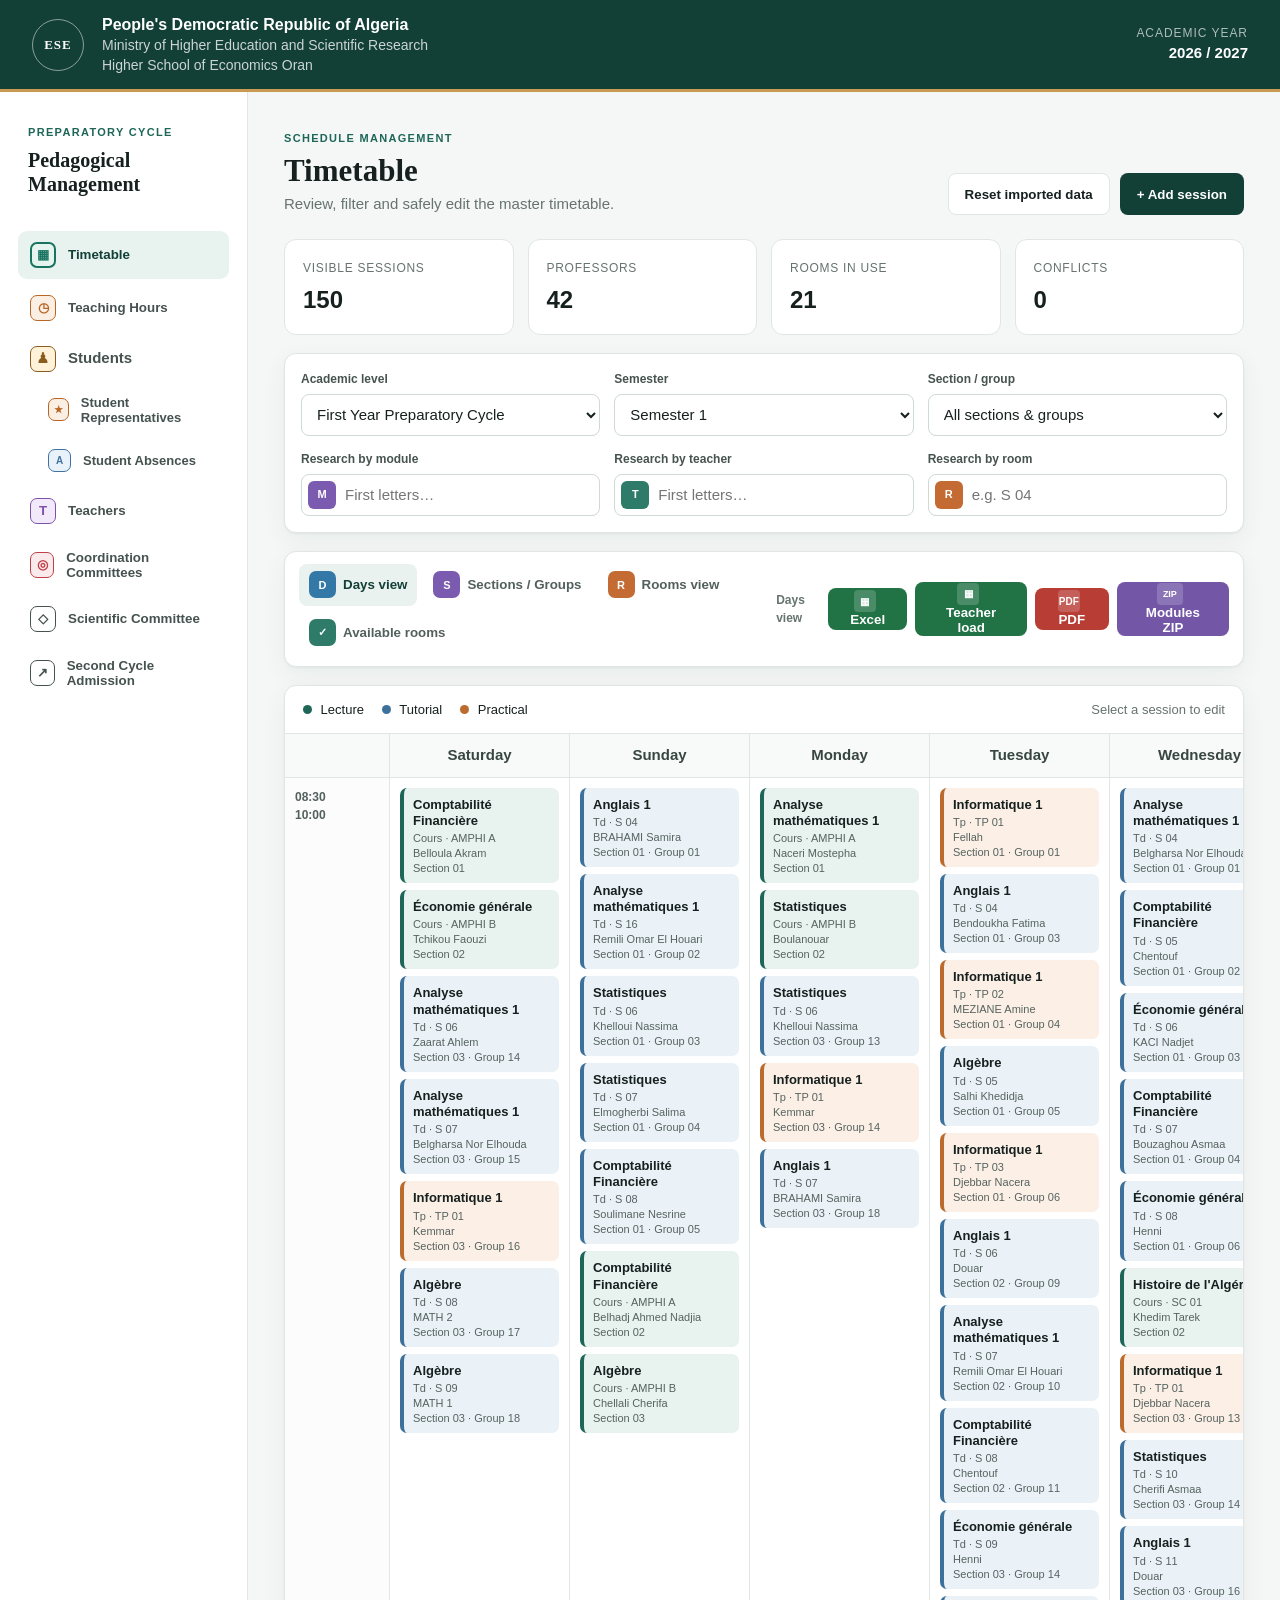
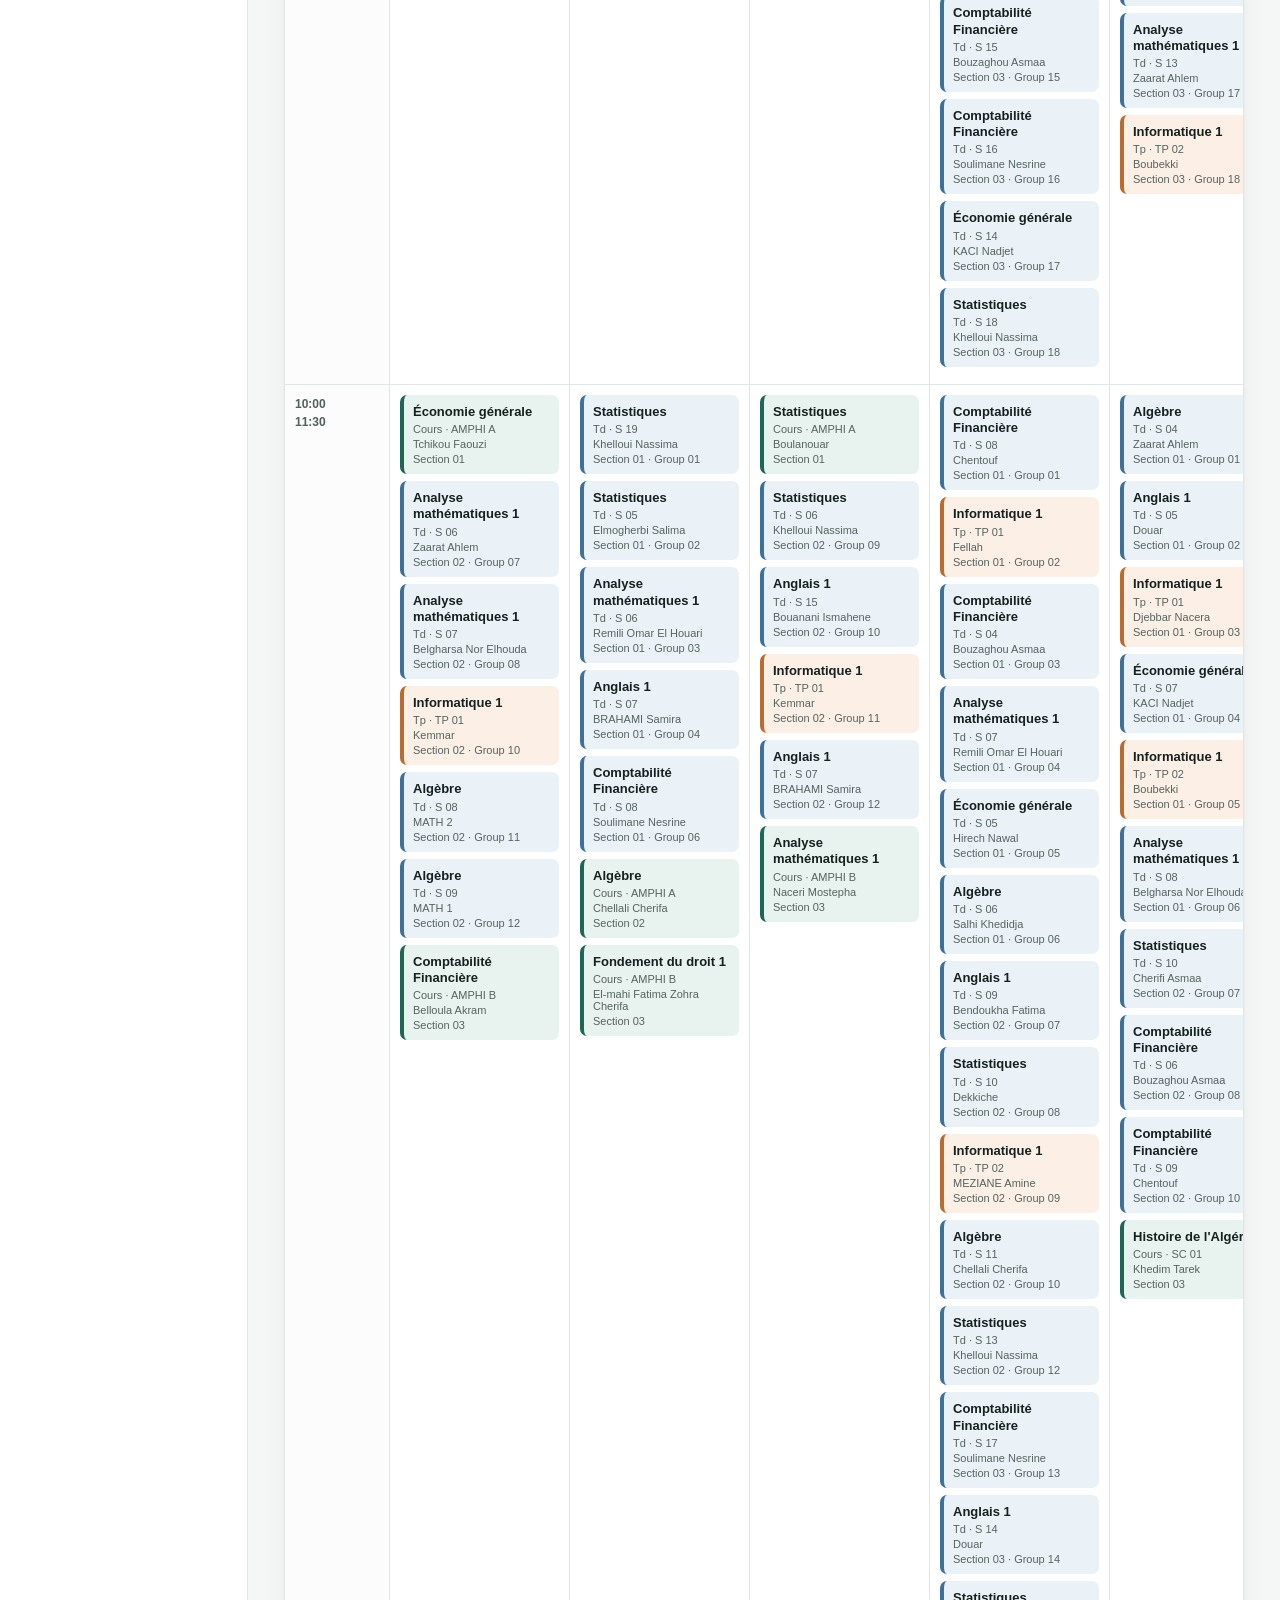
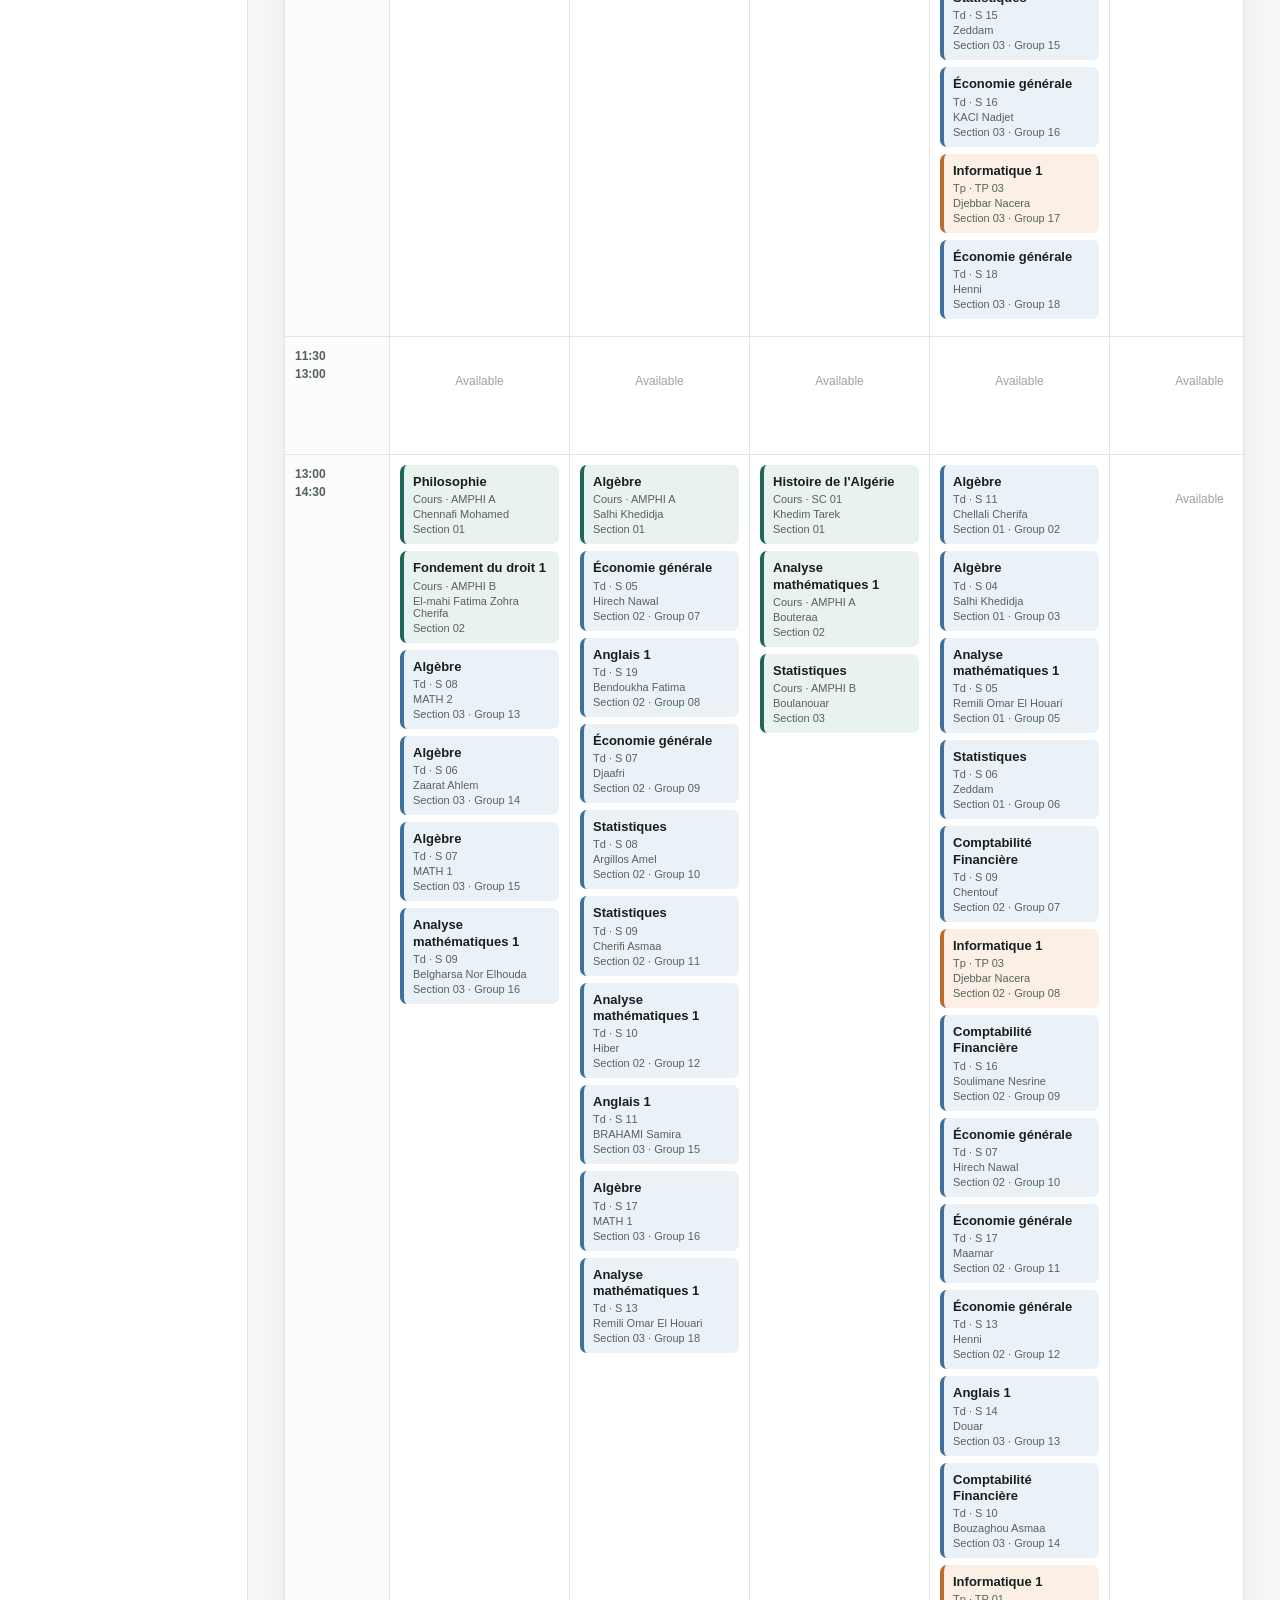
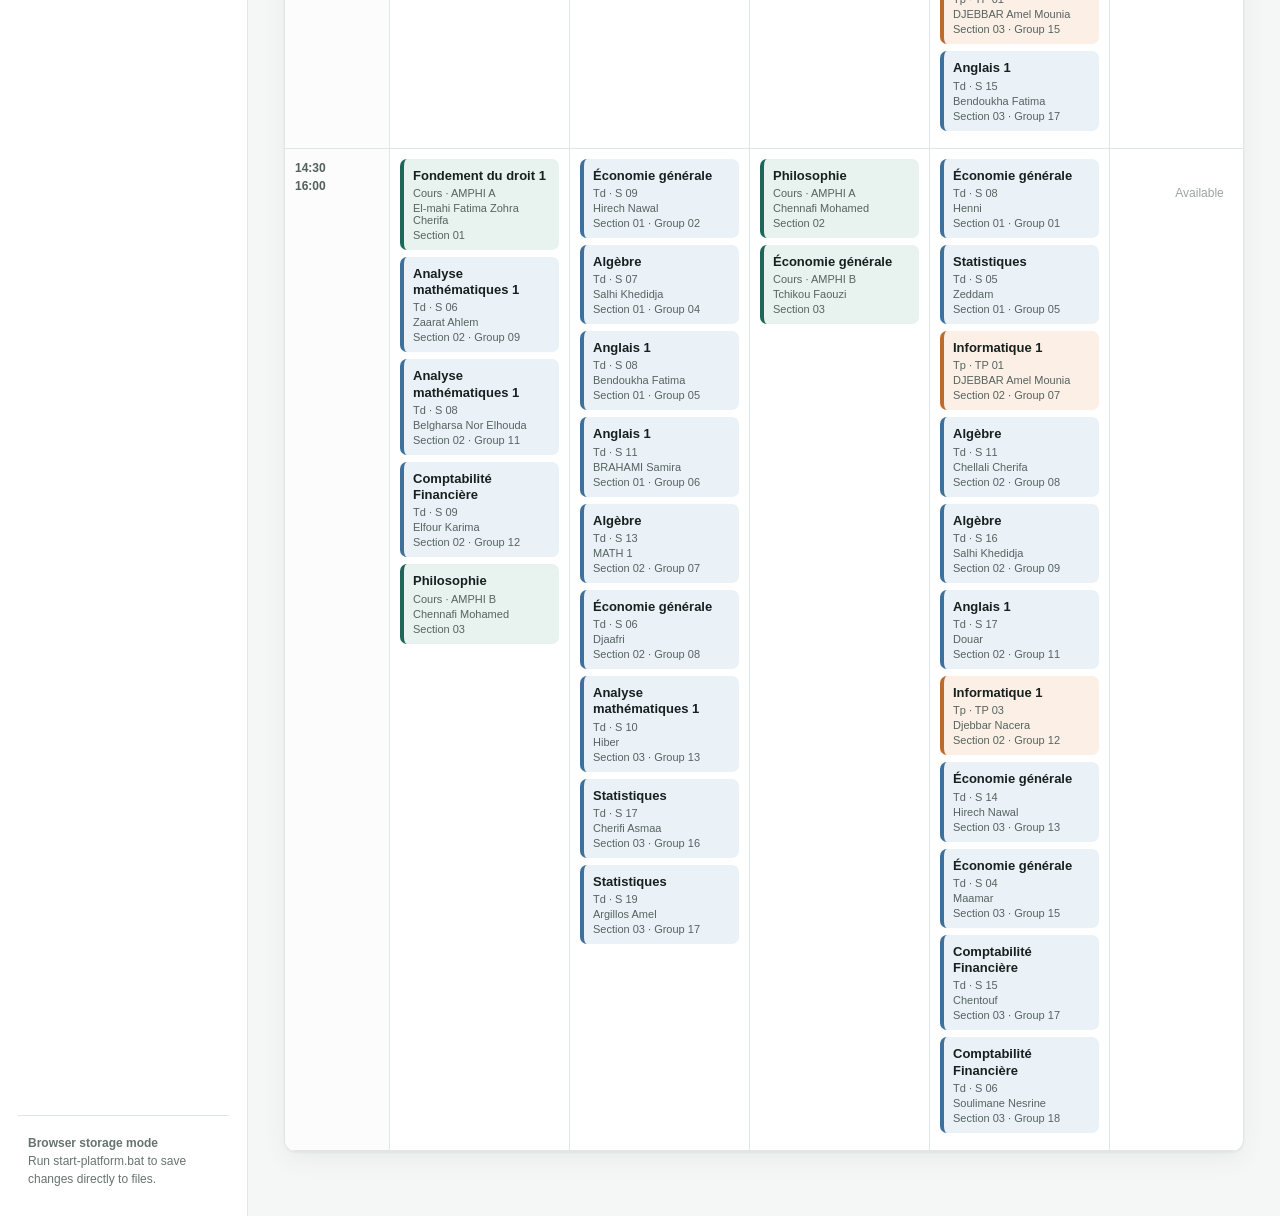
==== app/index.html @ 9fe5d320 "First version of the platform" ====
<!doctype html>
<html lang="en">
<head>
  <meta charset="UTF-8" />
  <meta name="viewport" content="width=device-width, initial-scale=1.0" />
  <meta name="theme-color" content="#123f36" />
  <title>Pedagogical Management Platform for the Preparatory Cycle</title>
  <link rel="stylesheet" href="styles.css" />
</head>
<body>
  <header class="institution-header">
    <button class="mobile-menu" id="mobileMenu" aria-label="Open navigation">Menu</button>
    <div class="crest" aria-hidden="true">ESE</div>
    <div class="institution-copy">
      <strong>People's Democratic Republic of Algeria</strong>
      <span>Ministry of Higher Education and Scientific Research</span>
      <span>Higher School of Economics Oran</span>
    </div>
    <div class="academic-badge"><span>Academic year</span><b>2026 / 2027</b></div>
  </header>

  <div class="app-shell">
    <aside class="sidebar" id="sidebar">
      <div class="brand-block">
        <span class="brand-kicker">Preparatory cycle</span>
        <h1>Pedagogical Management</h1>
      </div>
      <nav aria-label="Main navigation">
        <button class="nav-item active" data-view="timetable"><span class="nav-icon">▦</span><span>Timetable</span></button>
        <button class="nav-item" data-view="hours"><span class="nav-icon">◷</span><span>Teaching Hours</span></button>
        <div class="nav-group">
          <div class="nav-group-label"><span class="nav-icon student-main-icon">♟</span><span>Students</span></div>
          <button class="nav-item sub-nav-item" data-view="studentRepresentatives"><span class="nav-icon">★</span><span>Student Representatives</span></button>
          <button class="nav-item sub-nav-item" data-view="studentAbsences"><span class="nav-icon">A</span><span>Student Absences</span></button>
        </div>
        <button class="nav-item" data-view="teachers"><span class="nav-icon">T</span><span>Teachers</span></button>
        <button class="nav-item" data-view="coordination"><span class="nav-icon">◎</span><span>Coordination Committees</span></button>
        <button class="nav-item" data-view="scientific"><span class="nav-icon">◇</span><span>Scientific Committee</span></button>
        <button class="nav-item" data-view="competition"><span class="nav-icon">↗</span><span>Second Cycle Admission</span></button>
      </nav>
      <div class="sidebar-note" id="storageStatus"><b>Checking storage…</b><span>Connecting to persistent storage.</span></div>
    </aside>

    <main class="main-content">
      <section id="timetableView" class="view active">
        <div class="page-heading">
          <div><span class="eyebrow">Schedule management</span><h2>Timetable</h2><p>Review, filter and safely edit the master timetable.</p></div>
          <div class="heading-actions"><button class="button secondary" id="resetSchedule">Reset imported data</button><button class="button primary" id="newSession">+ Add session</button></div>
        </div>
        <div class="metrics" id="scheduleMetrics"></div>
        <div class="panel filters-panel timetable-filters">
          <div class="field"><label for="levelFilter">Academic level</label><select id="levelFilter"></select></div>
          <div class="field"><label for="semesterFilter">Semester</label><select id="semesterFilter"></select></div>
          <div class="field"><label for="audienceFilter">Section / group</label><select id="audienceFilter"></select></div>
          <div class="field"><label for="moduleFilter">Research by module</label><div class="search-control"><span class="search-icon module-icon">M</span><input id="moduleFilter" list="moduleSearchList" placeholder="First letters…" /></div></div>
          <div class="field"><label for="teacherFilter">Research by teacher</label><div class="search-control"><span class="search-icon teacher-icon">T</span><input id="teacherFilter" list="teacherSearchList" placeholder="First letters…" /></div></div>
          <div class="field"><label for="roomFilter">Research by room</label><div class="search-control"><span class="search-icon room-icon">R</span><input id="roomFilter" list="roomSearchList" placeholder="e.g. S 04" /></div></div>
          <datalist id="moduleSearchList"></datalist><datalist id="teacherSearchList"></datalist><datalist id="roomSearchList"></datalist>
        </div>
        <div class="panel timetable-toolbar">
          <div class="schedule-view-tabs" aria-label="Timetable views">
            <button class="schedule-view-tab active" data-schedule-view="days"><span class="view-icon day-view-icon">D</span>Days view</button>
            <button class="schedule-view-tab" data-schedule-view="sections"><span class="view-icon section-view-icon">S</span>Sections / Groups</button>
            <button class="schedule-view-tab" data-schedule-view="rooms"><span class="view-icon rooms-view-icon">R</span>Rooms view</button>
            <button class="schedule-view-tab" data-schedule-view="available"><span class="view-icon free-view-icon">✓</span>Available rooms</button>
          </div>
          <div class="view-export-actions">
            <span id="activeViewLabel">Days view</span>
            <button class="button export-excel" id="exportExcel"><span>▦</span> Excel</button>
            <button class="button export-excel" id="exportTeacherLoad" title="Export each teacher's pedagogical load"><span>▦</span> Teacher load</button>
            <button class="button export-pdf" id="exportPdf"><span>PDF</span> PDF</button>
            <button class="button export-zip" id="exportModuleZip"><span>ZIP</span> Modules ZIP</button>
          </div>
        </div>
        <div class="schedule-wrap panel">
          <div class="schedule-legend" id="scheduleLegend"><span><i class="dot lecture"></i> Lecture</span><span><i class="dot td"></i> Tutorial</span><span><i class="dot tp"></i> Practical</span><span class="hint">Select a session to edit</span></div>
          <div id="scheduleGrid" class="schedule-grid"></div>
        </div>
      </section>

      <section id="hoursView" class="view">
        <div class="page-heading"><div><span class="eyebrow">Workload control</span><h2>Professors' Teaching Hours</h2><p>Calculated directly from the current timetable and ranked from highest to lowest load.</p></div><div class="heading-actions"><button class="button secondary" id="shareHours">Copy share link</button><button class="button export-excel" id="exportHours"><span>▦</span> Export Excel</button></div></div>
        <div class="rule-callout"><b>Calculation:</b> each lecture, including repeated lectures, = 2h15; each TD or TP = 1h30. Totals below 9h are flagged in red.</div>
        <div class="panel filters-panel hours-filters"><div class="field"><label for="hoursDepartment">Department</label><select id="hoursDepartment"></select></div><div class="field"><label for="hoursSemester">Semester</label><select id="hoursSemester"></select></div><div class="field"><label for="hoursType">Module type</label><select id="hoursType"><option value="all">All module types</option><option value="Cours">Lecture</option><option value="TD">Tutorial (TD)</option><option value="TP">Practical (TP)</option></select></div><div class="field grow"><label for="hoursSearch">Find professor</label><input id="hoursSearch" placeholder="Type a name" /></div></div>
        <div class="panel table-panel"><table><thead><tr><th>Professor</th><th>Modules</th><th>Lectures</th><th>TD / TP</th><th>Total load</th><th>Status</th></tr></thead><tbody id="hoursBody"></tbody></table></div>
      </section>

      <section id="studentRepresentativesView" class="view records-view"></section>
      <section id="studentAbsencesView" class="view records-view"></section>
      <section id="teachersView" class="view records-view"></section>
      <section id="coordinationView" class="view records-view"></section>
      <section id="scientificView" class="view records-view"></section>
      <section id="competitionView" class="view"></section>
    </main>
  </div>

  <dialog id="sessionDialog" class="modal">
    <form method="dialog" id="sessionForm">
      <div class="modal-head"><div><span class="eyebrow">Conflict-safe editor</span><h3 id="sessionDialogTitle">Edit session</h3></div><button class="icon-button" value="cancel" aria-label="Close">×</button></div>
      <input type="hidden" id="sessionId" />
      <div class="form-grid">
        <div class="field full"><label for="editDepartment">Department</label><input id="editDepartment" required placeholder="Preparatory Cycle" /></div>
        <div class="field"><label for="editLevel">Academic level</label><select id="editLevel" required></select></div>
        <div class="field"><label for="editSemester">Semester</label><select id="editSemester" required></select></div>
        <div class="field"><label for="editSection">Section</label><input id="editSection" required placeholder="Section 01" /></div>
        <div class="field"><label for="editGroup">Group (blank for lecture)</label><input id="editGroup" placeholder="Group 01" /></div>
        <div class="field"><label for="editDay">Day</label><select id="editDay" required></select></div>
        <div class="field"><label for="editTime">Time slot</label><select id="editTime" required></select></div>
        <div class="field full audience-availability"><label>Free times for this section or group</label><div id="audienceFreeSlots" class="free-slot-list"></div><small id="audienceRuleNote"></small></div>
        <div class="field full"><label for="editModule">Module</label><input id="editModule" list="moduleList" required /></div>
        <div class="field"><label for="editType">Session type</label><select id="editType"><option>Cours</option><option>TD</option><option>TP</option></select></div>
        <div class="field"><label for="editProfessor">Professor</label><input id="editProfessor" list="professorList" required /></div>
        <div class="field full"><label for="editRoom">Vacant & eligible room</label><select id="editRoom" required></select><small id="vacancyNote"></small></div>
      </div>
      <datalist id="moduleList"></datalist><datalist id="professorList"></datalist>
      <div id="formError" class="form-error" role="alert"></div>
      <div class="modal-actions"><button type="button" class="button danger" id="deleteSession">Delete</button><span></span><button class="button secondary" value="cancel">Cancel</button><button type="submit" class="button primary">Save session</button></div>
    </form>
  </dialog>
  <div id="toast" class="toast" role="status" aria-live="polite"></div>
  <script src="schedule-data.js"></script><script src="teachers-data.js"></script><script src="app.js"></script>
</body>
</html>
---- app/styles.css ----
:root{--ink:#16211f;--muted:#66736f;--canvas:#f5f7f6;--surface:#fff;--border:#dfe6e3;--green:#123f36;--green2:#1e6758;--mint:#e8f2ef;--gold:#c99b52;--blue:#3d719b;--blue-soft:#eaf2f8;--red:#c4453d;--red-soft:#fbeceb;--orange:#bb6b2e;--shadow:0 1px 2px rgba(18,63,54,.05),0 8px 24px rgba(18,63,54,.06);--radius:12px}
*{box-sizing:border-box}body{margin:0;background:var(--canvas);color:var(--ink);font:15px/1.5 Arial,system-ui,sans-serif}.institution-header{height:92px;background:var(--green);color:#fff;display:flex;align-items:center;padding:0 32px;gap:18px;border-bottom:3px solid var(--gold)}.crest{width:52px;height:52px;border:1px solid rgba(255,255,255,.5);display:grid;place-items:center;border-radius:50%;font:bold 13px Georgia,serif;letter-spacing:1px}.institution-copy{display:flex;flex-direction:column;line-height:1.38}.institution-copy strong{font-size:16px}.institution-copy span{font-size:14px;color:rgba(255,255,255,.78)}.academic-badge{margin-left:auto;text-align:right;display:flex;flex-direction:column}.academic-badge span{font-size:12px;color:rgba(255,255,255,.65);text-transform:uppercase;letter-spacing:.08em}.academic-badge b{font-size:15px}.mobile-menu{display:none;background:transparent;border:1px solid rgba(255,255,255,.45);border-radius:6px;color:#fff;font-size:11px;font-weight:700;padding:7px 8px;text-transform:uppercase;letter-spacing:.06em}.app-shell{display:grid;grid-template-columns:248px minmax(0,1fr);min-height:calc(100vh - 92px)}.sidebar{background:#fff;border-right:1px solid var(--border);padding:28px 18px;display:flex;flex-direction:column;gap:30px}.brand-block{padding:0 10px}.brand-kicker,.eyebrow{text-transform:uppercase;letter-spacing:.12em;color:var(--green2);font-size:11px;font-weight:700}.brand-block h1{font:700 20px/1.2 Georgia,serif;margin:5px 0}nav{display:flex;flex-direction:column;gap:5px}.nav-item{min-height:48px;border:0;background:transparent;border-radius:9px;padding:10px 12px;display:flex;gap:12px;align-items:center;text-align:left;color:#45524f;font-weight:600;cursor:pointer}.nav-item:hover{background:#f3f7f5}.nav-item.active{background:var(--mint);color:var(--green)}.nav-icon{width:26px;height:26px;border:1px solid currentColor;border-radius:7px;display:grid;place-items:center}.sidebar-note{margin-top:auto;border-top:1px solid var(--border);padding:18px 10px 0;display:flex;flex-direction:column;font-size:12px;color:var(--muted)}.main-content{padding:34px 36px 64px;min-width:0;max-width:1600px;width:100%;margin:0 auto}.view{display:none}.view.active{display:block}.page-heading{display:flex;align-items:flex-end;justify-content:space-between;gap:20px;margin-bottom:24px}.page-heading h2{font:700 31px/1.1 Georgia,serif;margin:5px 0}.page-heading p{margin:0;color:var(--muted)}.heading-actions{display:flex;gap:10px}.button{min-height:42px;padding:0 16px;border-radius:8px;border:1px solid transparent;font-weight:700;cursor:pointer}.button.primary{background:var(--green);color:#fff}.button.secondary{background:#fff;border-color:var(--border);color:var(--ink)}.button.danger{background:var(--red-soft);color:var(--red)}.button:hover{filter:brightness(.97)}.metrics{display:grid;grid-template-columns:repeat(4,1fr);gap:14px;margin-bottom:18px}.metric{background:#fff;border:1px solid var(--border);border-radius:var(--radius);padding:16px 18px}.metric span{font-size:12px;color:var(--muted);text-transform:uppercase;letter-spacing:.06em}.metric b{display:block;font-size:24px;margin-top:3px}.panel{background:#fff;border:1px solid var(--border);border-radius:var(--radius);box-shadow:var(--shadow)}.filters-panel{padding:16px;display:grid;grid-template-columns:1.2fr 1fr 1.2fr 1.5fr;gap:14px;margin-bottom:18px}.filters-panel.compact{grid-template-columns:240px 1fr}.field{display:flex;flex-direction:column;gap:6px}.field label{font-size:12px;font-weight:700;color:#46534f}.field input,.field select{width:100%;height:42px;border:1px solid #cfd9d5;border-radius:8px;background:#fff;padding:0 11px;color:var(--ink);font:inherit}.field small{color:var(--muted)}.field.grow{min-width:0}.schedule-wrap{overflow:hidden}.schedule-legend{display:flex;gap:18px;align-items:center;padding:14px 18px;border-bottom:1px solid var(--border);font-size:13px}.schedule-legend .hint{margin-left:auto;color:var(--muted)}.dot{display:inline-block;width:9px;height:9px;border-radius:50%;margin-right:5px}.dot.lecture{background:var(--green2)}.dot.td{background:var(--blue)}.dot.tp{background:var(--orange)}.schedule-grid{display:grid;grid-template-columns:105px repeat(6,minmax(180px,1fr));overflow:auto}.grid-cell{border-right:1px solid var(--border);border-bottom:1px solid var(--border);padding:10px;min-height:118px}.grid-cell.header{min-height:auto;background:#f8faf9;position:sticky;top:0;z-index:2;font-weight:700;color:#384642;text-align:center}.grid-cell.time{background:#fbfcfb;font-weight:700;color:#53605d;font-size:12px}.session-card{border-left:4px solid var(--green2);background:var(--mint);padding:9px;border-radius:7px;margin-bottom:7px;cursor:pointer;text-align:left;width:100%;border-top:0;border-right:0;border-bottom:0;color:var(--ink)}.session-card.td{border-left-color:var(--blue);background:var(--blue-soft)}.session-card.tp{border-left-color:var(--orange);background:#fbefe6}.session-card strong,.session-card span{display:block}.session-card strong{font-size:13px;line-height:1.25}.session-card span{font-size:11px;color:#56635f;margin-top:3px}.empty-state{color:#9aa4a1;font-size:12px;text-align:center;margin-top:25px}.rule-callout{border:1px solid #e1d3b8;background:#fff9ee;padding:14px 16px;border-radius:10px;margin-bottom:18px;color:#655236}.table-panel{overflow:auto}table{border-collapse:collapse;width:100%}th,td{text-align:left;padding:13px 16px;border-bottom:1px solid var(--border)}th{font-size:12px;color:var(--muted);text-transform:uppercase;letter-spacing:.05em;background:#f8faf9}td.numeric{font-weight:700}.low-load{background:var(--red-soft);color:#8d302b}.status-tag{display:inline-flex;padding:3px 8px;border-radius:99px;font-size:11px;font-weight:700;background:var(--mint);color:var(--green2)}.low-load .status-tag{background:#f6d5d2;color:var(--red)}.record-layout{display:grid;grid-template-columns:360px 1fr;gap:18px}.form-panel{padding:20px}.form-panel h3{font:700 20px Georgia,serif;margin:0 0 15px}.stack{display:flex;flex-direction:column;gap:14px}.record-list{padding:20px}.record-card{display:grid;grid-template-columns:1fr auto;gap:12px;padding:14px 0;border-bottom:1px solid var(--border)}.record-card:first-child{padding-top:0}.record-card:last-child{border-bottom:0}.record-card h4{margin:0 0 4px}.record-card p{margin:0;color:var(--muted);font-size:13px}.file-link{color:var(--green2);font-weight:700;text-decoration:none}.competition-grid{display:grid;grid-template-columns:380px 1fr;gap:18px}.modal{width:min(720px,calc(100% - 24px));border:0;border-radius:14px;padding:0;box-shadow:0 24px 80px rgba(0,0,0,.28)}.modal::backdrop{background:rgba(12,30,26,.58)}.modal form{padding:24px}.modal-head{display:flex;justify-content:space-between;align-items:flex-start}.modal-head h3{font:700 25px Georgia,serif;margin:4px 0 18px}.icon-button{border:0;background:#f1f4f3;width:38px;height:38px;border-radius:8px;font-size:24px;cursor:pointer}.form-grid{display:grid;grid-template-columns:1fr 1fr;gap:14px}.form-grid .full{grid-column:1/-1}.form-error{display:none;background:var(--red-soft);color:var(--red);padding:10px;border-radius:7px;margin-top:14px}.modal-actions{display:grid;grid-template-columns:auto 1fr auto auto;gap:10px;margin-top:22px}.toast{position:fixed;right:24px;bottom:24px;background:#172f29;color:white;padding:12px 16px;border-radius:8px;box-shadow:var(--shadow);transform:translateY(80px);opacity:0;transition:.2s}.toast.show{transform:none;opacity:1}.empty-panel{text-align:center;padding:48px;color:var(--muted)}
@media(max-width:1050px){.app-shell{grid-template-columns:1fr}.sidebar{position:fixed;left:-270px;top:92px;bottom:0;width:260px;z-index:20;transition:.2s;box-shadow:10px 0 30px rgba(0,0,0,.12)}.sidebar.open{left:0}.mobile-menu{display:block}.metrics{grid-template-columns:repeat(2,1fr)}.filters-panel{grid-template-columns:repeat(2,1fr)}.record-layout,.competition-grid{grid-template-columns:1fr}}
@media(max-width:650px){.institution-header{height:108px;padding:0 16px;gap:10px}.crest,.academic-badge{display:none}.institution-copy strong{font-size:13px}.institution-copy span{font-size:11px}.sidebar{top:108px}.main-content{padding:24px 16px}.page-heading{align-items:flex-start;flex-direction:column}.heading-actions{width:100%}.heading-actions .button{flex:1}.metrics{grid-template-columns:1fr 1fr}.filters-panel,.filters-panel.compact,.form-grid{grid-template-columns:1fr}.schedule-grid{grid-template-columns:86px repeat(6,minmax(165px,1fr))}.modal-actions{grid-template-columns:1fr 1fr}.modal-actions span{display:none}.competition-grid{grid-template-columns:1fr}}
@media(prefers-reduced-motion:reduce){*{scroll-behavior:auto!important;transition:none!important}}
/* Research and export enhancements */
.timetable-filters{grid-template-columns:repeat(3,minmax(0,1fr))}.search-control{position:relative}.search-control input{padding-left:43px}.search-icon{position:absolute;left:7px;top:7px;width:28px;height:28px;display:grid;place-items:center;border-radius:6px;color:#fff;font-size:11px;font-weight:800;pointer-events:none}.module-icon{background:#7b5bb0}.teacher-icon{background:#2e7b69}.room-icon{background:#c36b32}.export-bar{display:flex;align-items:center;gap:14px;padding:14px 16px;margin-bottom:18px}.export-bar>div:first-child{display:flex;flex-direction:column;min-width:230px}.export-kind{margin-left:auto;min-width:190px}.export-excel{background:#217346;color:#fff}.export-pdf{background:#b73d35;color:#fff}.export-excel span,.export-pdf span{display:inline-grid;place-items:center;min-width:22px;height:22px;background:rgba(255,255,255,.18);border-radius:4px;margin-right:6px;font-size:10px}.nav-item:nth-child(1) .nav-icon{color:#18735f;background:#e6f4ef}.nav-item:nth-child(2) .nav-icon{color:#b96524;background:#fbeee3}.nav-item:nth-child(3) .nav-icon{color:#3f72a0;background:#e9f2fa}.nav-item:nth-child(4) .nav-icon{color:#7d52aa;background:#f2eafb}.nav-item:nth-child(5) .nav-icon{color:#bd3f48;background:#fbeaec}.nav-item.active .nav-icon{border-width:2px}
@media(max-width:1050px){.timetable-filters{grid-template-columns:repeat(2,minmax(0,1fr))}.export-bar{flex-wrap:wrap}.export-kind{margin-left:0}}
@media(max-width:650px){.timetable-filters{grid-template-columns:1fr}.export-bar{align-items:stretch}.export-bar>div:first-child,.export-kind{width:100%;min-width:0}.export-bar .button{flex:1}}
/* Timetable view switcher */
.timetable-toolbar{padding:12px 14px;margin-bottom:18px;display:flex;align-items:center;justify-content:space-between;gap:16px}.schedule-view-tabs{display:flex;gap:6px;flex-wrap:wrap}.schedule-view-tab{border:0;background:transparent;min-height:42px;padding:6px 10px;border-radius:8px;display:flex;align-items:center;gap:7px;font-weight:700;color:#53605d;cursor:pointer}.schedule-view-tab:hover{background:#f3f6f5}.schedule-view-tab.active{background:#eaf2ef;color:#123f36}.view-icon{width:27px;height:27px;border-radius:7px;display:grid;place-items:center;color:#fff;font-size:11px;font-weight:800}.day-view-icon{background:#3378a6}.section-view-icon{background:#7b5bb0}.rooms-view-icon{background:#c36b32}.free-view-icon{background:#2e7b69}.view-export-actions{display:flex;gap:8px;align-items:center}.view-export-actions>span:first-child{font-size:12px;font-weight:700;color:#66736f;margin-right:4px}.export-zip{background:#7357a6;color:#fff}.export-zip span{display:inline-grid;place-items:center;min-width:26px;height:22px;background:rgba(255,255,255,.18);border-radius:4px;margin-right:6px;font-size:9px}.schedule-grid.table-view{display:block;overflow:auto}.schedule-data-table{width:100%;min-width:820px}.schedule-data-table td:first-child,.schedule-data-table th:first-child{padding-left:18px}.schedule-data-table tr[data-id]{cursor:pointer}.schedule-data-table tr[data-id]:hover{background:#f5f9f7}.type-mark{display:inline-flex;align-items:center;gap:6px}.room-group{padding:16px;border-bottom:1px solid var(--border)}.room-group h3{margin:0 0 10px;font:700 18px Georgia,serif}.room-session-list{display:grid;grid-template-columns:repeat(3,minmax(0,1fr));gap:8px}.room-session{border:1px solid var(--border);border-left:4px solid #c36b32;border-radius:8px;padding:10px;background:#fff;cursor:pointer;text-align:left}.room-session b,.room-session span{display:block}.room-session span{font-size:12px;color:var(--muted)}.free-room-chip{display:inline-flex;padding:4px 8px;border-radius:6px;background:#e8f2ef;color:#1e6758;font-size:12px;font-weight:700;margin:2px}.availability-count{font-size:18px;font-weight:800;color:#1e6758}
@media(max-width:1100px){.timetable-toolbar{align-items:flex-start;flex-direction:column}.view-export-actions{width:100%;flex-wrap:wrap}.room-session-list{grid-template-columns:repeat(2,minmax(0,1fr))}}
@media(max-width:650px){.schedule-view-tabs{display:grid;grid-template-columns:1fr 1fr;width:100%}.schedule-view-tab{justify-content:flex-start;font-size:12px}.view-export-actions>span:first-child{width:100%}.view-export-actions .button{flex:1;padding:0 8px}.room-session-list{grid-template-columns:1fr}}
/* Reference-style Sections / Groups matrix */
.section-matrix-wrap{overflow:auto;max-width:100%}.sections-matrix{border-collapse:separate;border-spacing:0;min-width:4450px;width:max-content}.sections-matrix th,.sections-matrix td{border-right:1px solid #d6e0e8;border-bottom:1px solid #d6e0e8}.sections-matrix thead th{background:#f3f7fa;color:#10202c;text-align:center;font-weight:800}.sections-matrix .day-band{height:42px;font-size:15px}.sections-matrix .time-band{width:138px;min-width:138px;height:42px;font-size:12px}.sections-matrix .sticky-section{position:sticky;left:0;z-index:4;width:88px;min-width:88px;background:#f8fafb}.sections-matrix .sticky-group{position:sticky;left:88px;z-index:4;width:136px;min-width:136px;background:#fff}.sections-matrix thead .sticky-section,.sections-matrix thead .sticky-group{z-index:7;background:#f3f7fa}.sections-matrix tbody tr{height:112px}.section-name{vertical-align:top;padding-top:16px;font-size:14px}.group-name{vertical-align:top;padding-top:18px;font-size:13px}.matrix-slot{width:138px;min-width:138px;padding:5px;vertical-align:top;background:#fff}.matrix-session{display:block;width:100%;border:0;border-radius:9px;padding:9px;background:var(--module-color);color:#fff;text-align:left;cursor:pointer;margin-bottom:4px;min-height:74px}.matrix-session b,.matrix-session span,.matrix-session small{display:block}.matrix-session b{font-size:12px;line-height:1.15}.matrix-session span,.matrix-session small{font-size:10px;margin-top:3px}.lecture-matrix-cell{background:var(--module-color);color:#fff;cursor:pointer;padding:0;vertical-align:middle}.vertical-lecture{height:100%;min-height:108px;display:flex;flex-direction:column;align-items:center;justify-content:center;writing-mode:vertical-rl;transform:rotate(180deg);gap:7px;padding:10px}.vertical-lecture b{font-size:15px}.vertical-lecture span{font-size:12px}.vertical-lecture small{font-size:10px}
/* Conflict-safe section/group availability */
.audience-availability{border:1px solid #d9e5e1;background:#f7faf9;border-radius:9px;padding:12px}.free-slot-list{display:grid;grid-template-columns:repeat(5,minmax(0,1fr));gap:7px;max-height:164px;overflow:auto;padding:2px}.free-slot-button{min-height:50px;border:1px solid #cfddd8;background:#fff;border-radius:7px;color:#32423e;cursor:pointer;display:flex;flex-direction:column;align-items:flex-start;justify-content:center;padding:7px 9px}.free-slot-button b{font-size:11px}.free-slot-button span{font-size:10px;color:#6c7874}.free-slot-button:hover{border-color:#2e7b69;background:#eef7f4}.free-slot-button.selected{border:2px solid #1e6758;background:#e2f1ec}.free-slot-empty{grid-column:1/-1;padding:18px;text-align:center;color:#b73d35;background:#fff;border-radius:7px}.audience-availability small{margin-top:4px}
@media(max-width:650px){.free-slot-list{grid-template-columns:repeat(2,minmax(0,1fr));max-height:210px}}
/* Teaching-hours filters and richer meeting metadata */
.hours-filters{grid-template-columns:repeat(4,minmax(0,1fr))}
.record-meta{display:flex;flex-wrap:wrap;gap:6px;margin:6px 0 8px}
.record-meta span{display:inline-flex;padding:3px 8px;border-radius:99px;background:#eef4f2;color:#31564d;font-size:11px;font-weight:700}
@media(max-width:1050px){.hours-filters{grid-template-columns:repeat(2,minmax(0,1fr))}}
@media(max-width:650px){.hours-filters{grid-template-columns:1fr}}
/* Student and teacher management */
.sidebar{overflow-y:auto}.nav-group{display:flex;flex-direction:column;gap:4px}.nav-group-label{min-height:44px;padding:8px 12px;display:flex;gap:12px;align-items:center;color:#45524f;font-weight:700}.student-main-icon{color:#8a5b1f;background:#fff2d9}.sub-nav-item{margin-left:18px;width:calc(100% - 18px);min-height:43px;font-size:13px}.sub-nav-item .nav-icon{width:23px;height:23px;font-size:10px}.management-grid{display:grid;grid-template-columns:390px minmax(0,1fr);gap:18px}.data-list{padding:20px;overflow:auto}.data-list h3{font:700 20px Georgia,serif;margin:0 0 15px}.data-card{display:grid;grid-template-columns:minmax(0,1fr) auto;gap:14px;padding:15px 0;border-bottom:1px solid var(--border)}.data-card:first-of-type{padding-top:0}.data-card:last-child{border-bottom:0}.data-card h4{margin:0 0 4px}.data-card p{margin:2px 0;color:var(--muted);font-size:13px}.data-card-actions{display:flex;gap:7px;align-items:flex-start}.data-card-actions .button{min-height:34px;padding:0 10px;font-size:12px}.form-row{display:grid;grid-template-columns:1fr 1fr;gap:12px}.form-help{margin:-5px 0 0;color:var(--muted);font-size:12px}.record-count{font-size:12px;color:var(--muted);font-weight:400}.reason-other{display:none}.reason-other.visible{display:flex}.teacher-directory-list{max-height:680px;overflow:auto}.danger-text{color:var(--red)!important}
@media(max-width:1050px){.management-grid{grid-template-columns:1fr}}
@media(max-width:650px){.form-row{grid-template-columns:1fr}.data-card{grid-template-columns:1fr}.data-card-actions{justify-content:flex-start}}
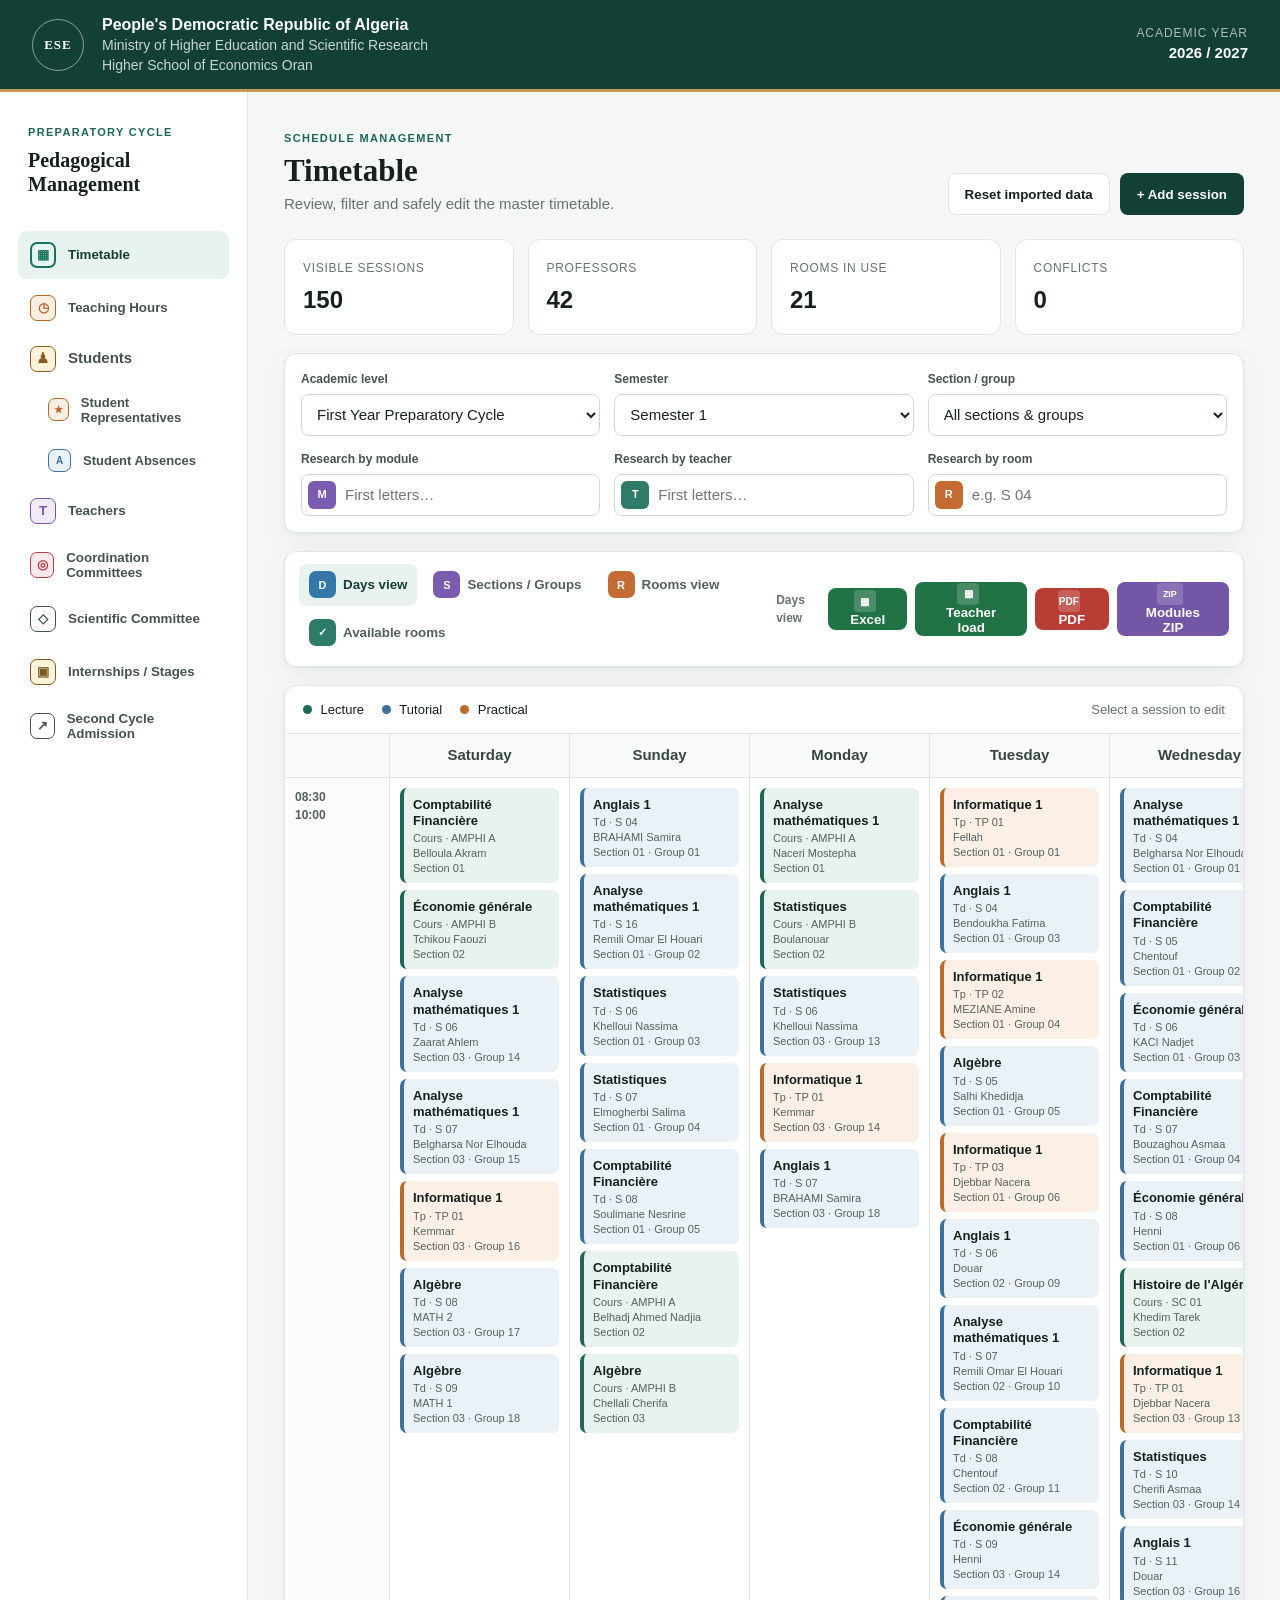
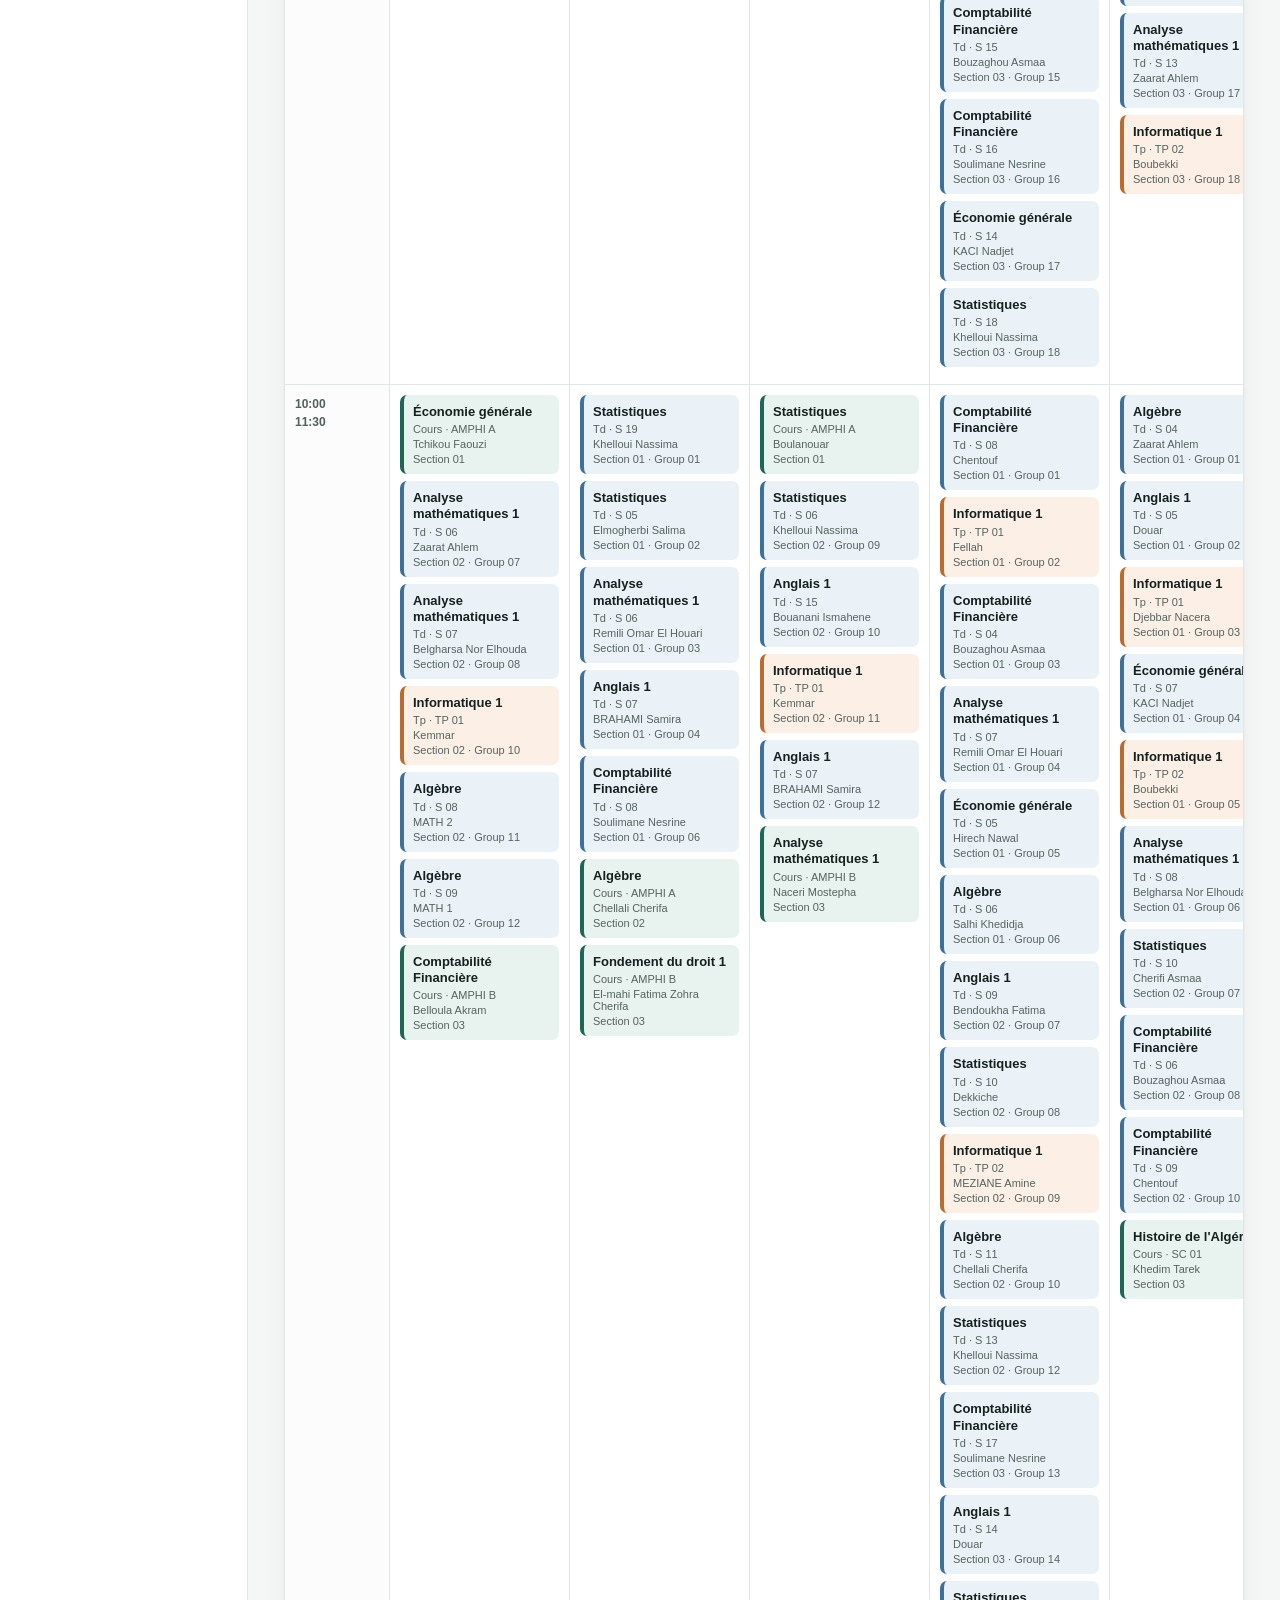
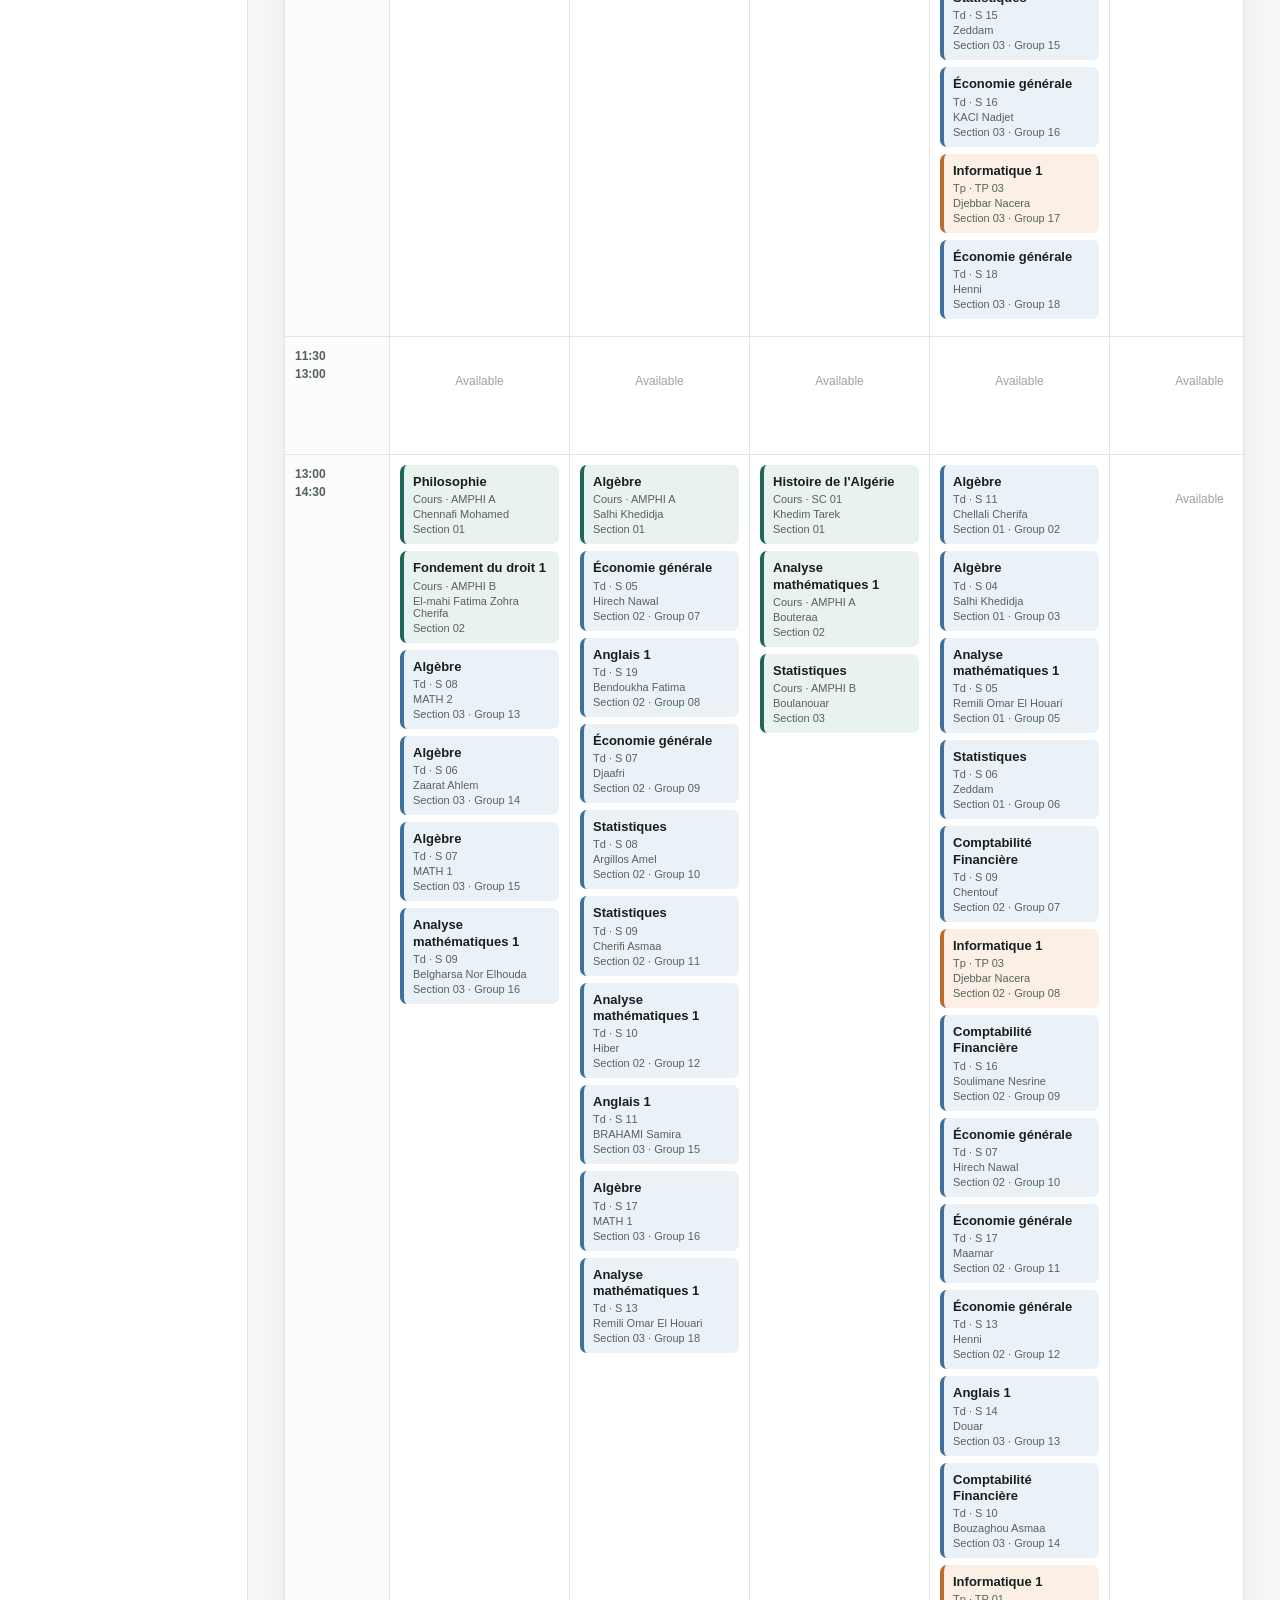
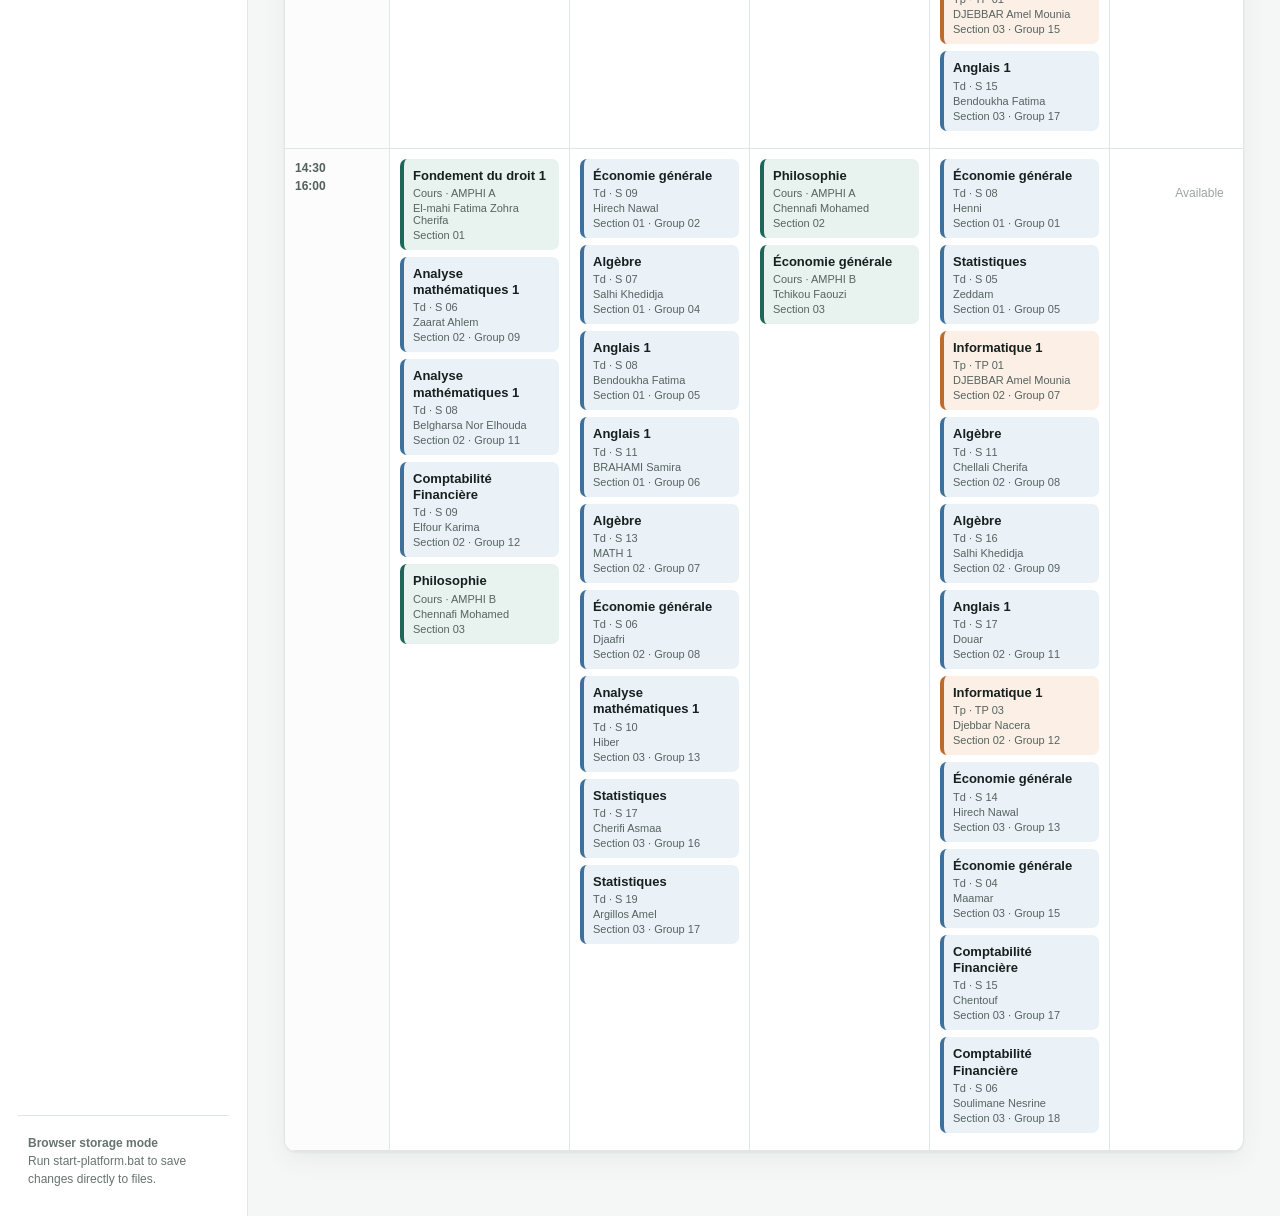
==== commit 47a7c663: "وصف الخاصية الجديدة" ====
--- a/app/index.html
+++ b/app/index.html
@@ -36,6 +36,7 @@
         <button class="nav-item" data-view="teachers"><span class="nav-icon">T</span><span>Teachers</span></button>
         <button class="nav-item" data-view="coordination"><span class="nav-icon">◎</span><span>Coordination Committees</span></button>
         <button class="nav-item" data-view="scientific"><span class="nav-icon">◇</span><span>Scientific Committee</span></button>
+        <button class="nav-item" data-view="internships"><span class="nav-icon internship-icon">▣</span><span>Internships / Stages</span></button>
         <button class="nav-item" data-view="competition"><span class="nav-icon">↗</span><span>Second Cycle Admission</span></button>
       </nav>
       <div class="sidebar-note" id="storageStatus"><b>Checking storage…</b><span>Connecting to persistent storage.</span></div>
@@ -90,6 +91,10 @@
       <section id="teachersView" class="view records-view"></section>
       <section id="coordinationView" class="view records-view"></section>
       <section id="scientificView" class="view records-view"></section>
+      <section id="internshipsView" class="view">
+        <div class="page-heading"><div><span class="eyebrow">Professional experience</span><h2>Internships / Stages</h2><p>Manage student internship records and supporting documents.</p></div></div>
+        <div class="panel empty-panel">No internship records have been added yet.</div>
+      </section>
       <section id="competitionView" class="view"></section>
     </main>
   </div>
--- a/app/styles.css
+++ b/app/styles.css
@@ -20,6 +20,7 @@
 .hours-filters{grid-template-columns:repeat(4,minmax(0,1fr))}
 .record-meta{display:flex;flex-wrap:wrap;gap:6px;margin:6px 0 8px}
 .record-meta span{display:inline-flex;padding:3px 8px;border-radius:99px;background:#eef4f2;color:#31564d;font-size:11px;font-weight:700}
+.internship-icon{color:#7b5a24;background:#fff3d9}
 @media(max-width:1050px){.hours-filters{grid-template-columns:repeat(2,minmax(0,1fr))}}
 @media(max-width:650px){.hours-filters{grid-template-columns:1fr}}
 /* Student and teacher management */
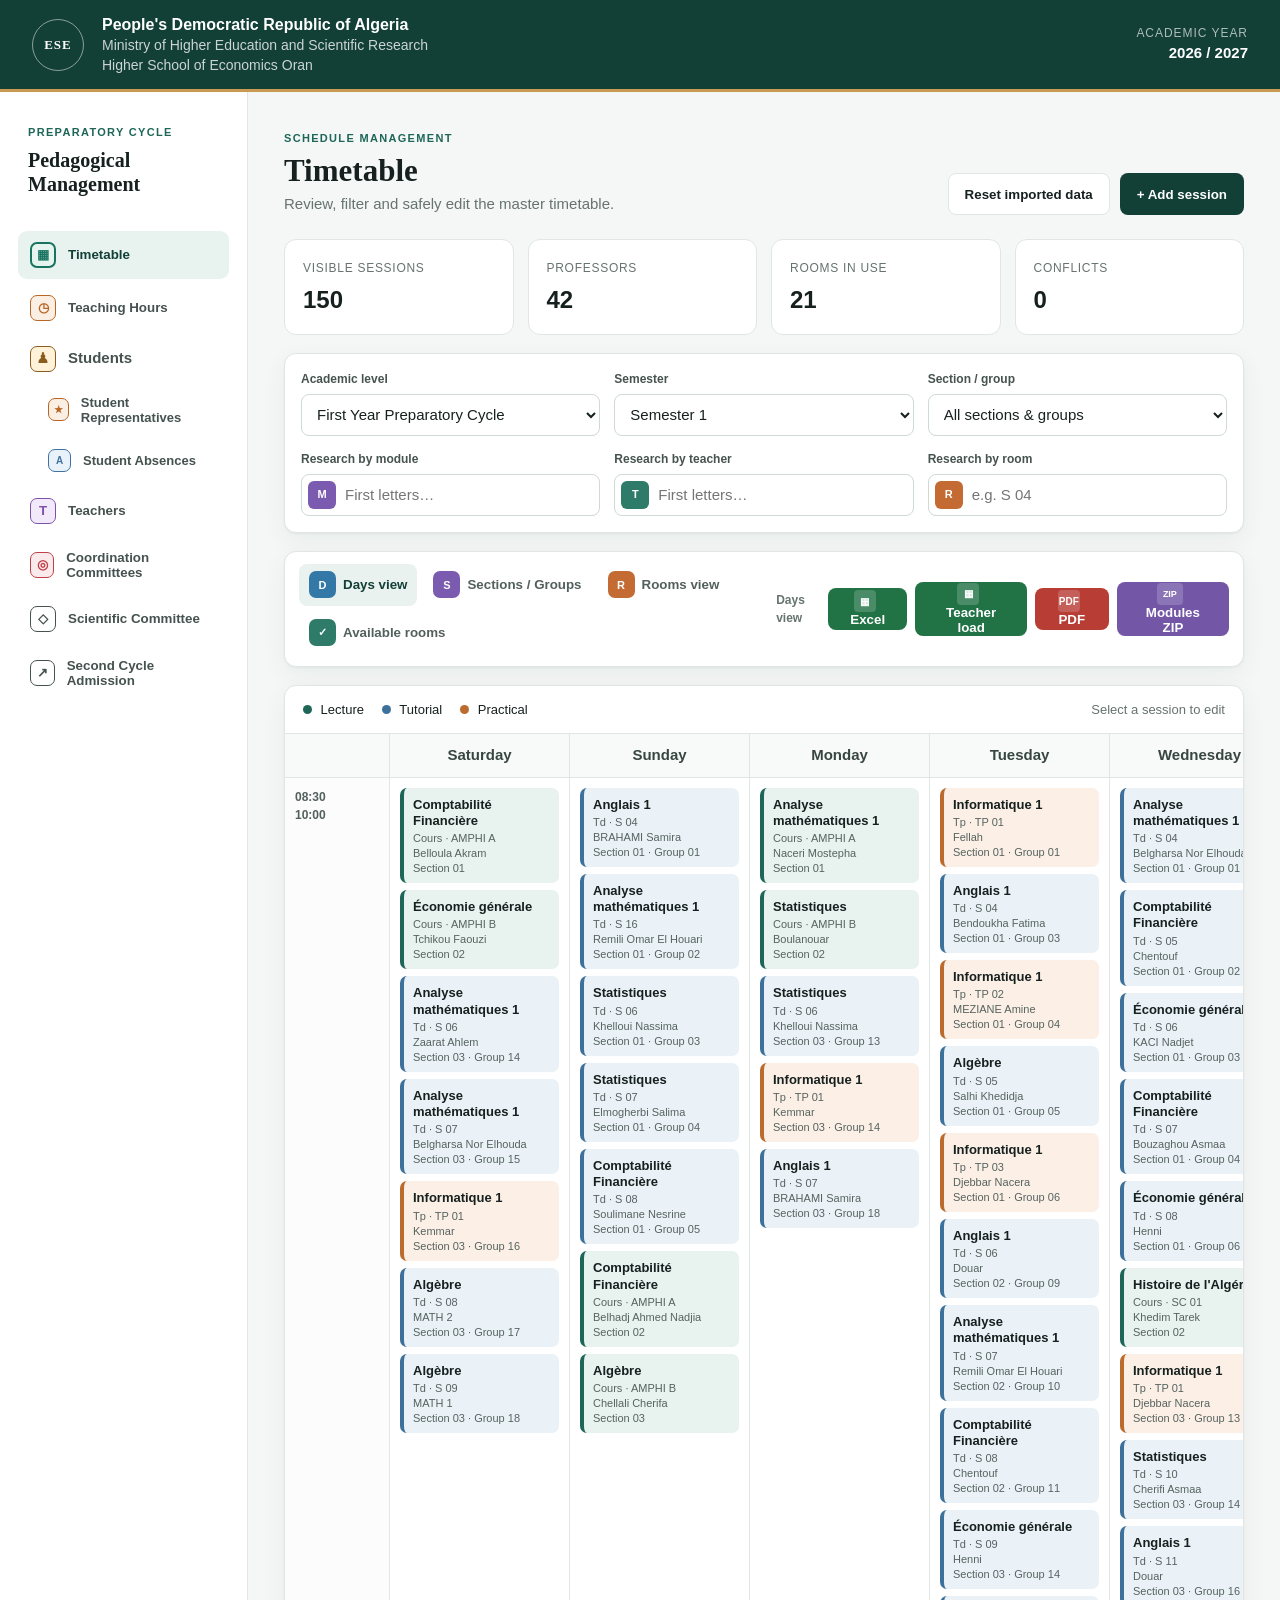
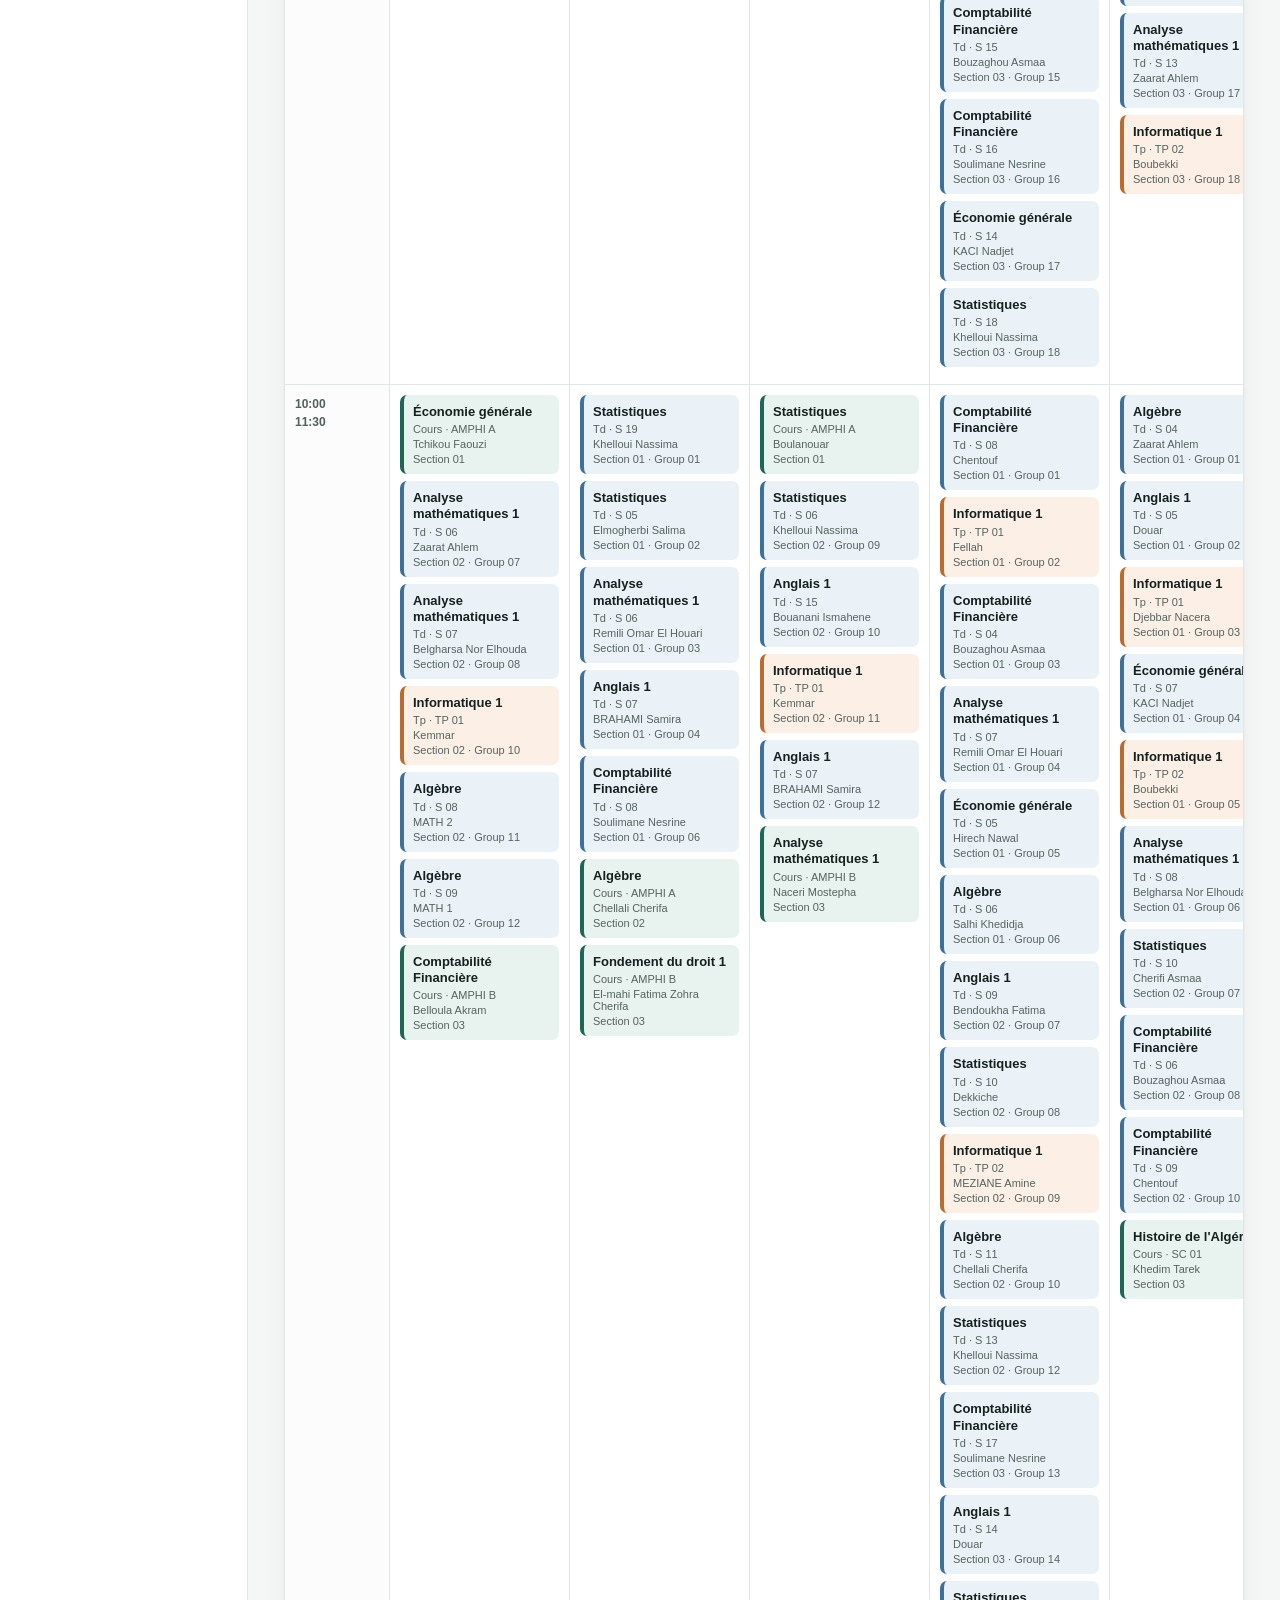
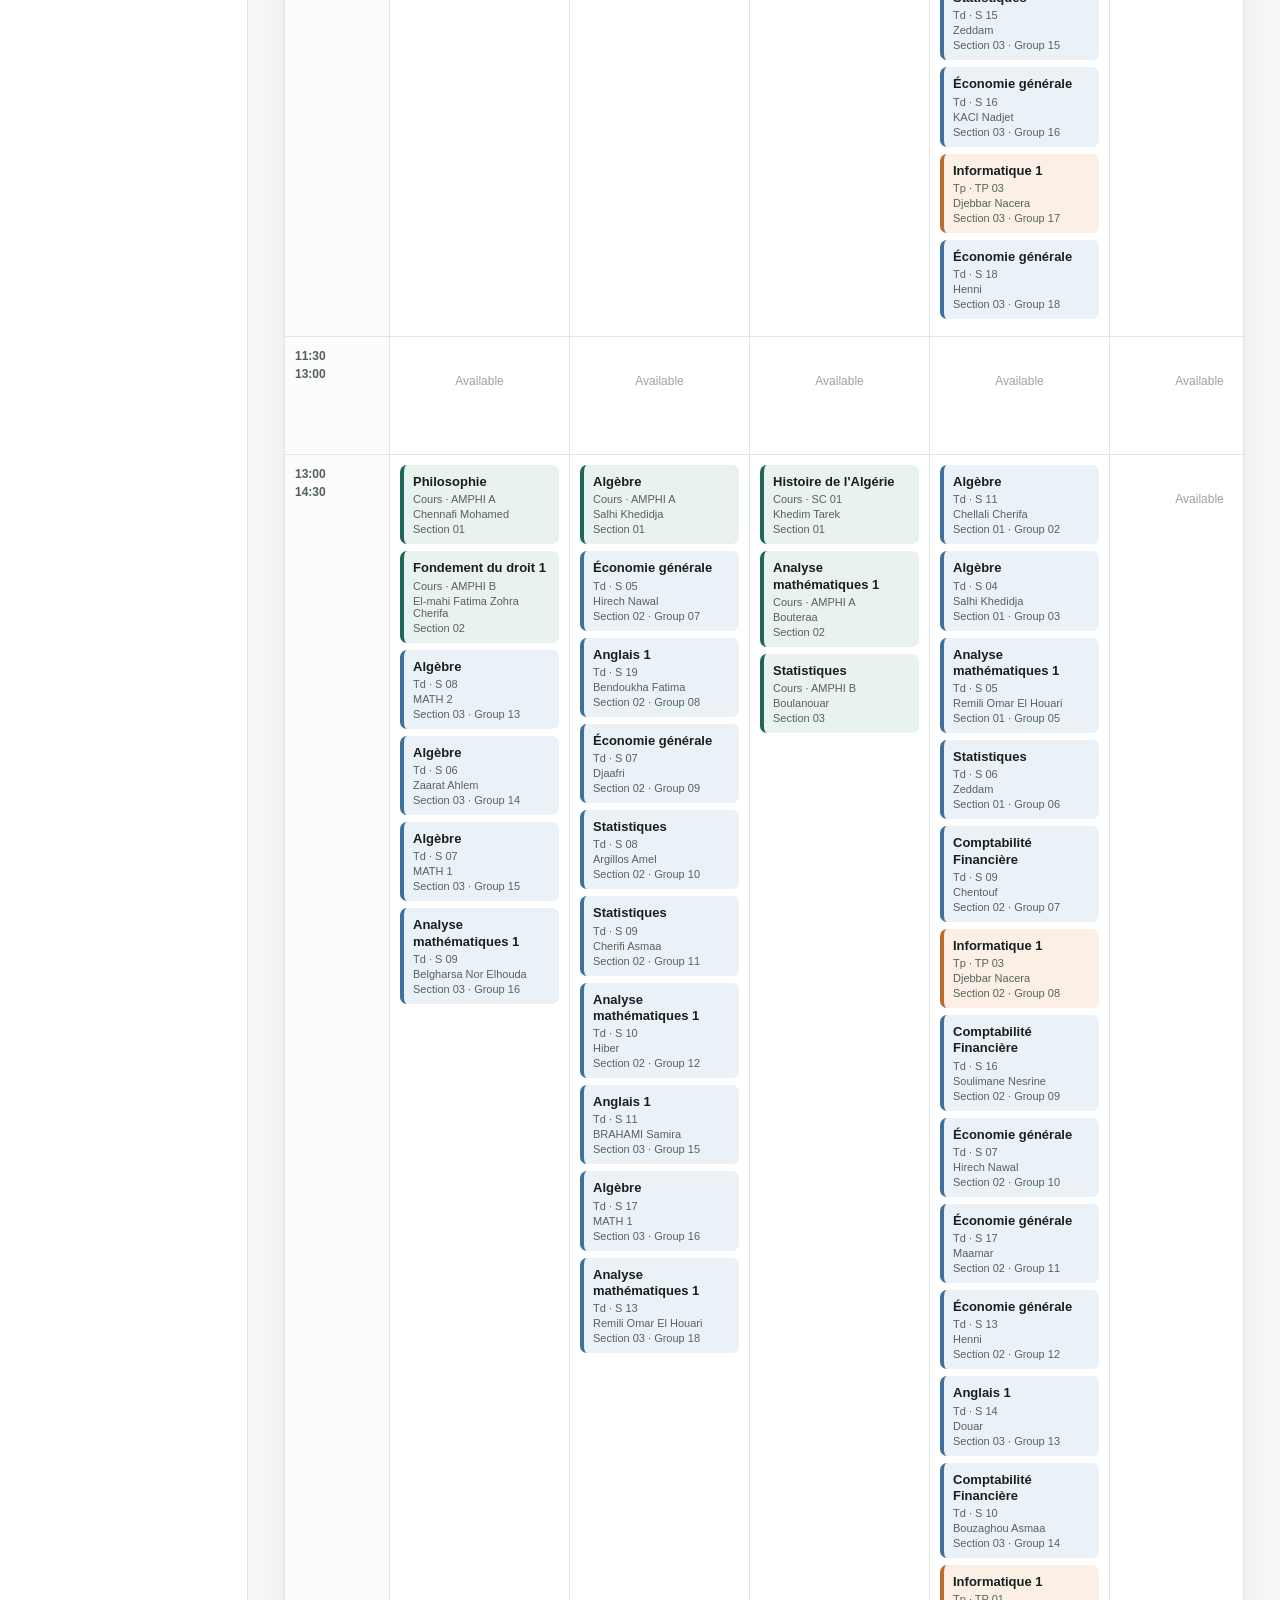
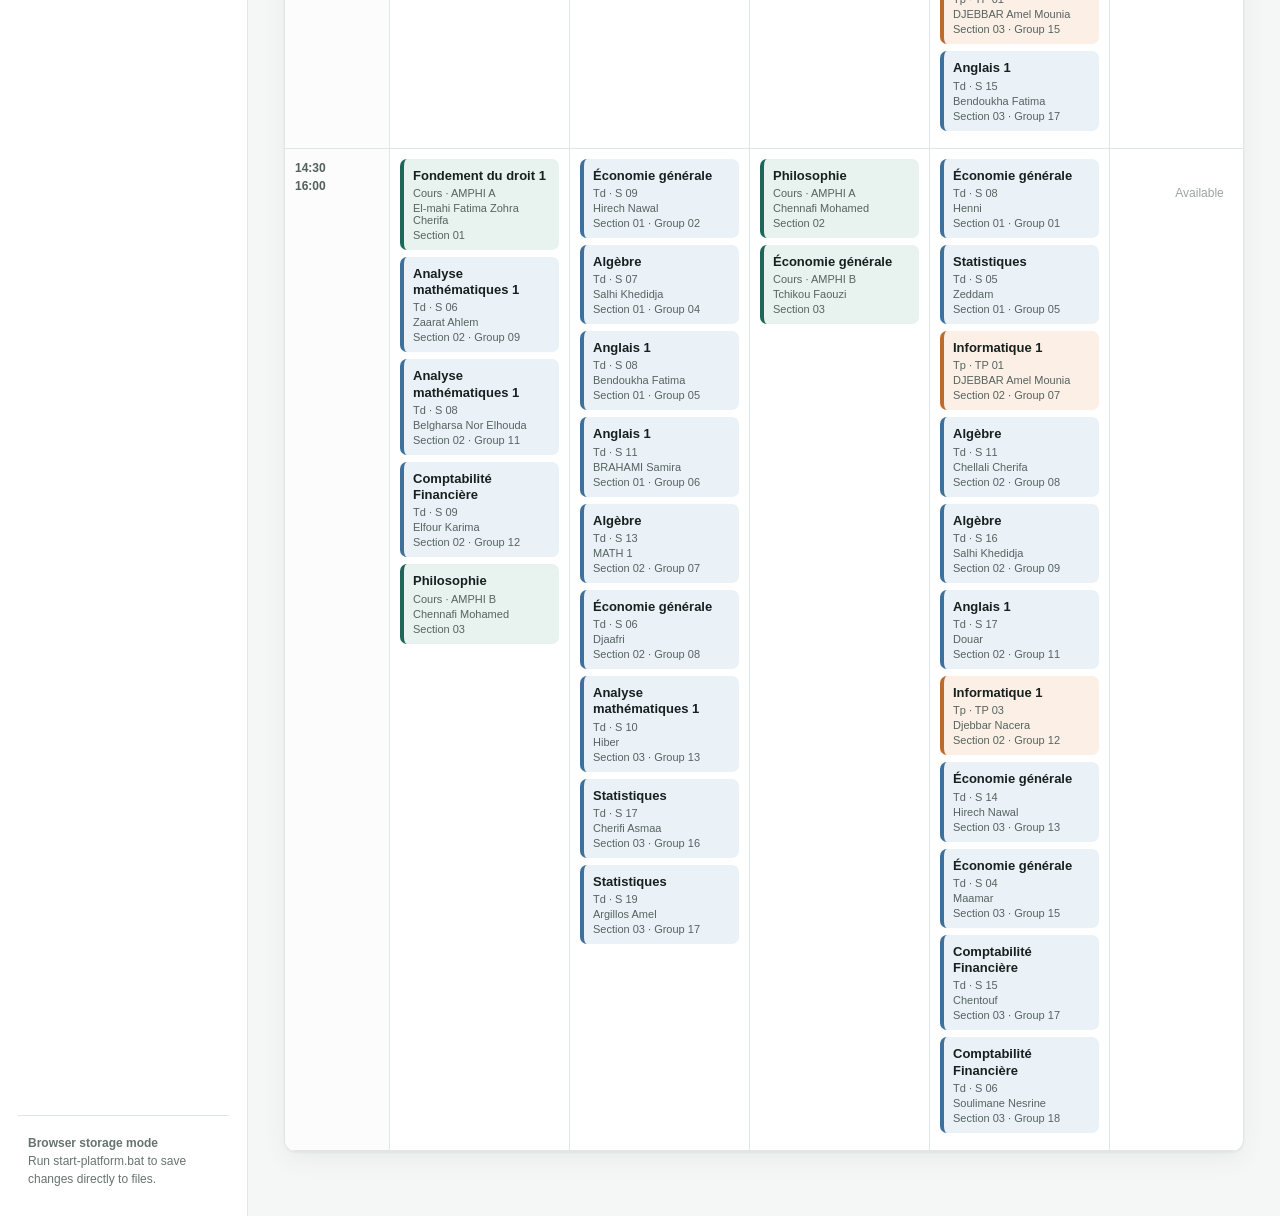
==== commit 9ff35e45: "L’icône et le module « Internships / Stages » ont été supprimés" ====
--- a/app/index.html
+++ b/app/index.html
@@ -36,7 +36,6 @@
         <button class="nav-item" data-view="teachers"><span class="nav-icon">T</span><span>Teachers</span></button>
         <button class="nav-item" data-view="coordination"><span class="nav-icon">◎</span><span>Coordination Committees</span></button>
         <button class="nav-item" data-view="scientific"><span class="nav-icon">◇</span><span>Scientific Committee</span></button>
-        <button class="nav-item" data-view="internships"><span class="nav-icon internship-icon">▣</span><span>Internships / Stages</span></button>
         <button class="nav-item" data-view="competition"><span class="nav-icon">↗</span><span>Second Cycle Admission</span></button>
       </nav>
       <div class="sidebar-note" id="storageStatus"><b>Checking storage…</b><span>Connecting to persistent storage.</span></div>
@@ -91,10 +90,6 @@
       <section id="teachersView" class="view records-view"></section>
       <section id="coordinationView" class="view records-view"></section>
       <section id="scientificView" class="view records-view"></section>
-      <section id="internshipsView" class="view">
-        <div class="page-heading"><div><span class="eyebrow">Professional experience</span><h2>Internships / Stages</h2><p>Manage student internship records and supporting documents.</p></div></div>
-        <div class="panel empty-panel">No internship records have been added yet.</div>
-      </section>
       <section id="competitionView" class="view"></section>
     </main>
   </div>
--- a/app/styles.css
+++ b/app/styles.css
@@ -20,7 +20,6 @@
 .hours-filters{grid-template-columns:repeat(4,minmax(0,1fr))}
 .record-meta{display:flex;flex-wrap:wrap;gap:6px;margin:6px 0 8px}
 .record-meta span{display:inline-flex;padding:3px 8px;border-radius:99px;background:#eef4f2;color:#31564d;font-size:11px;font-weight:700}
-.internship-icon{color:#7b5a24;background:#fff3d9}
 @media(max-width:1050px){.hours-filters{grid-template-columns:repeat(2,minmax(0,1fr))}}
 @media(max-width:650px){.hours-filters{grid-template-columns:1fr}}
 /* Student and teacher management */
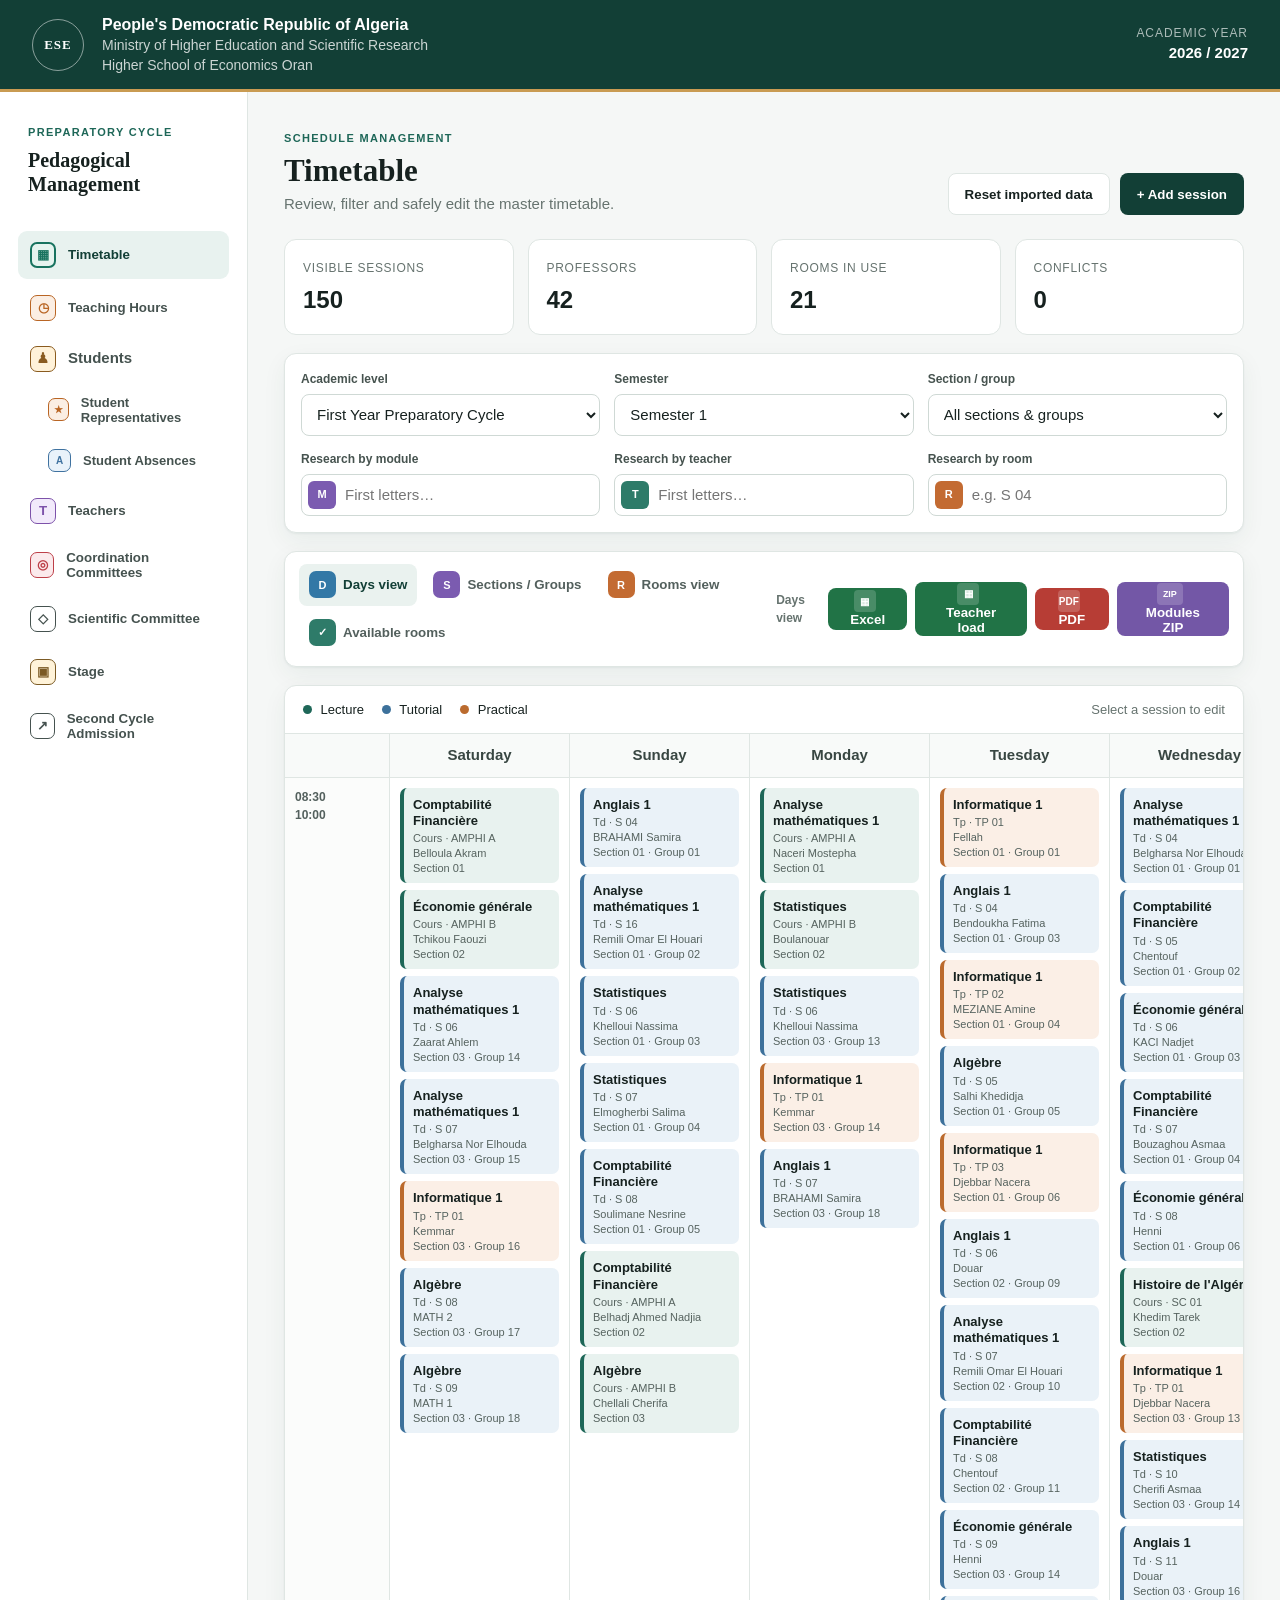
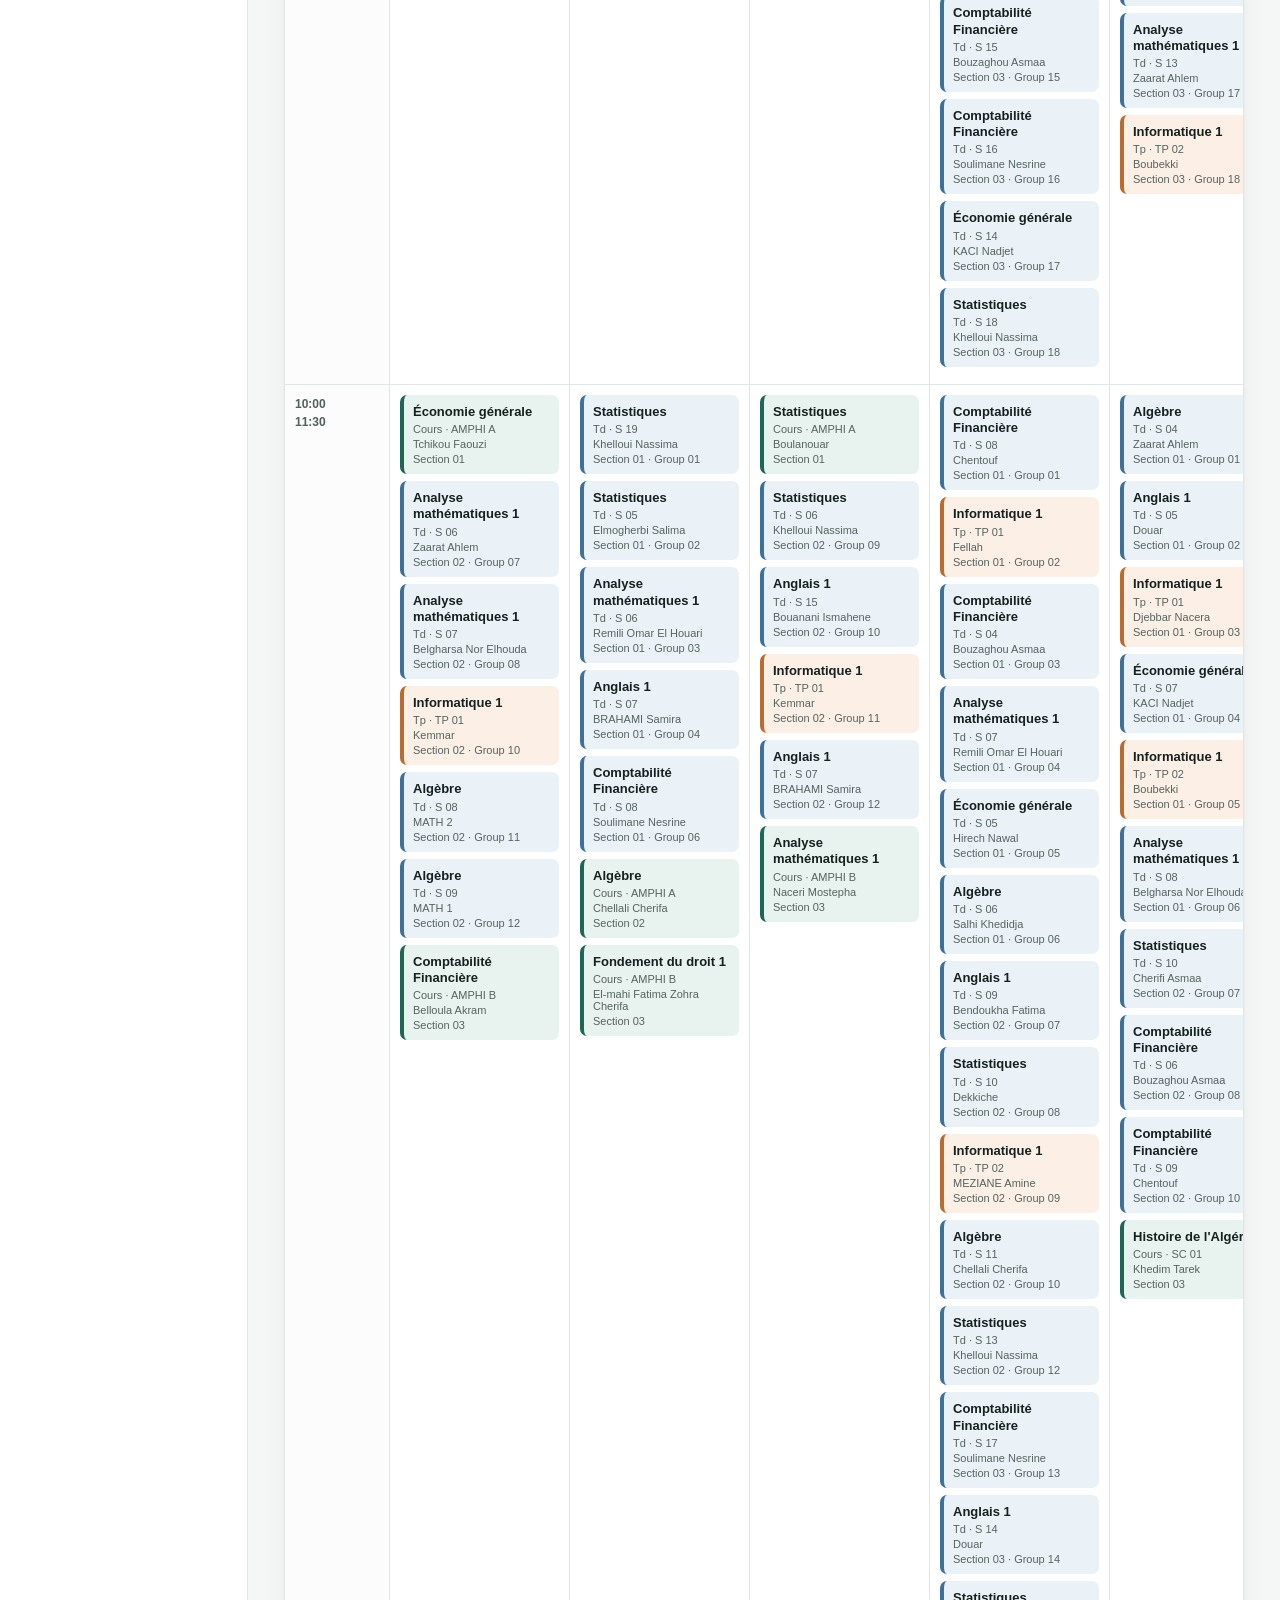
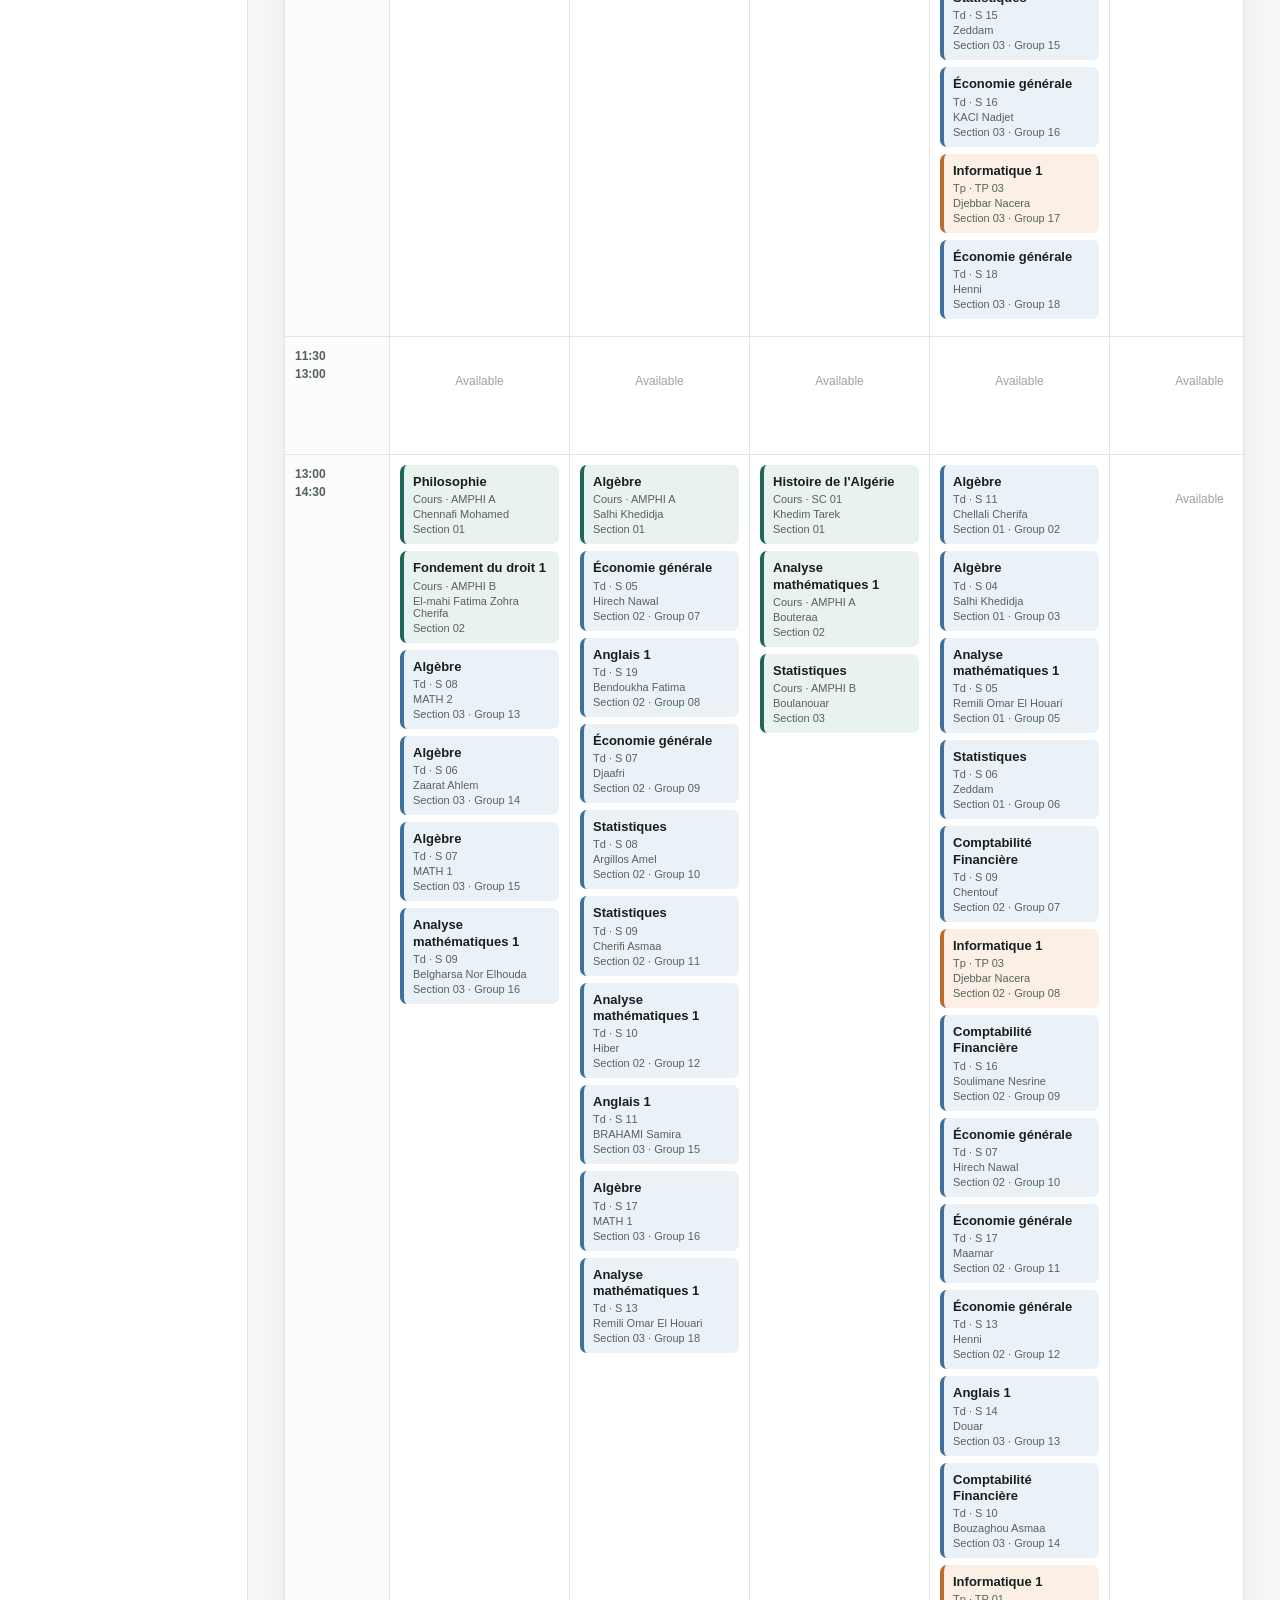
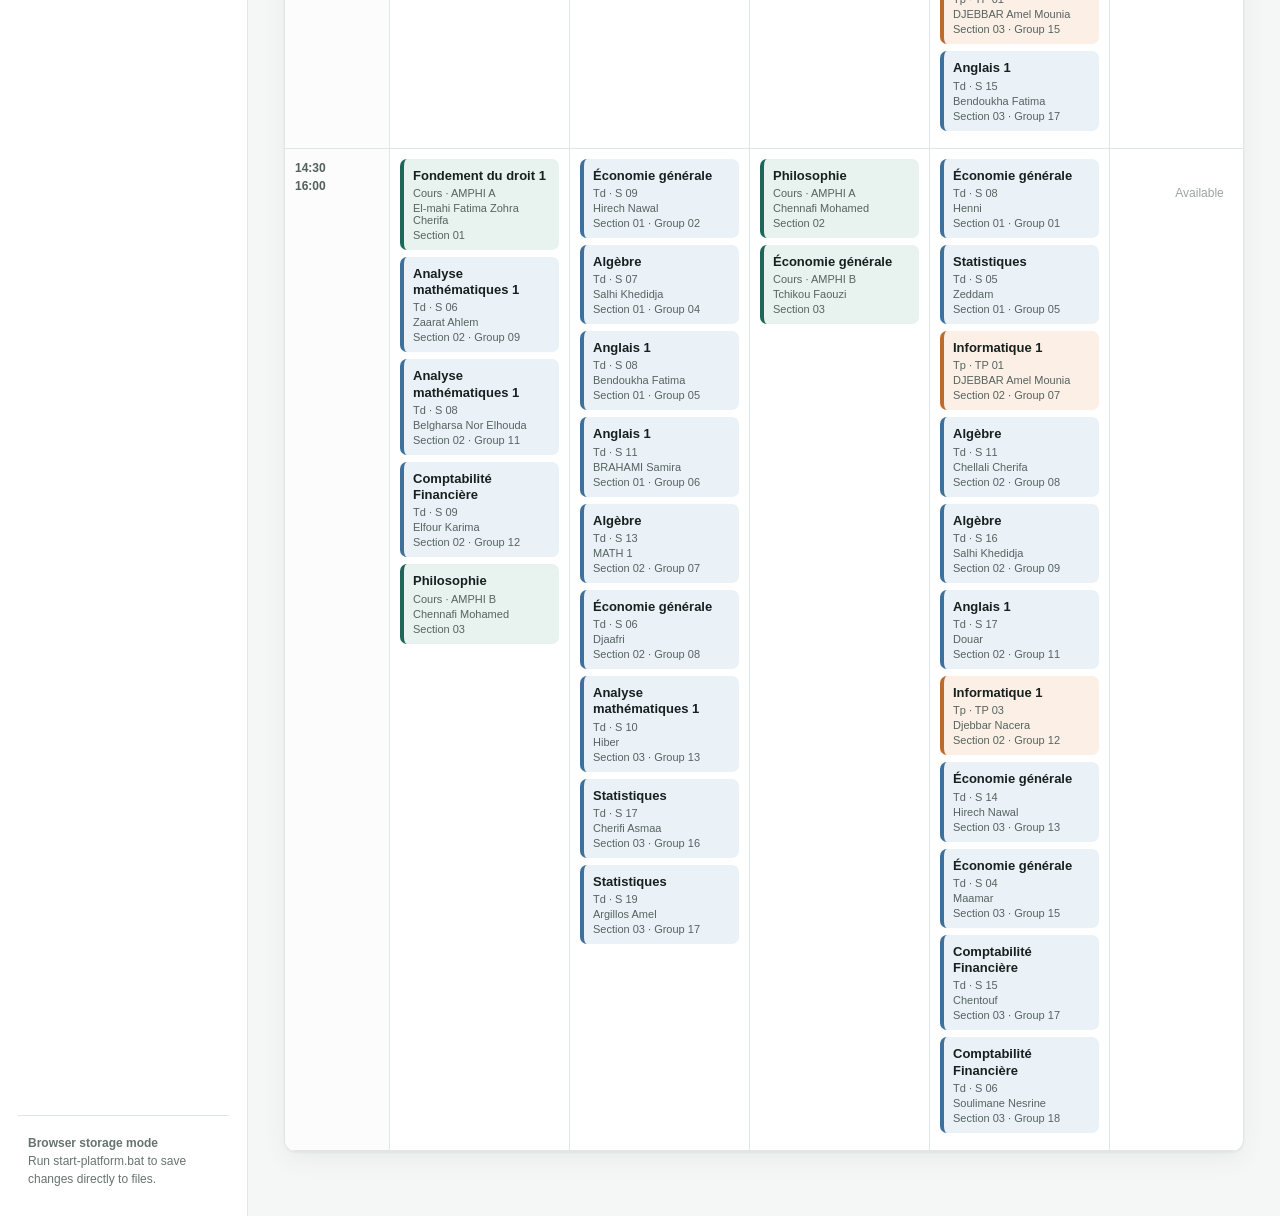
==== commit 61444b0b: "stage" ====
--- a/app/index.html
+++ b/app/index.html
@@ -36,6 +36,7 @@
         <button class="nav-item" data-view="teachers"><span class="nav-icon">T</span><span>Teachers</span></button>
         <button class="nav-item" data-view="coordination"><span class="nav-icon">◎</span><span>Coordination Committees</span></button>
         <button class="nav-item" data-view="scientific"><span class="nav-icon">◇</span><span>Scientific Committee</span></button>
+        <button class="nav-item" data-view="stage"><span class="nav-icon stage-icon">▣</span><span>Stage</span></button>
         <button class="nav-item" data-view="competition"><span class="nav-icon">↗</span><span>Second Cycle Admission</span></button>
       </nav>
       <div class="sidebar-note" id="storageStatus"><b>Checking storage…</b><span>Connecting to persistent storage.</span></div>
@@ -90,6 +91,10 @@
       <section id="teachersView" class="view records-view"></section>
       <section id="coordinationView" class="view records-view"></section>
       <section id="scientificView" class="view records-view"></section>
+      <section id="stageView" class="view">
+        <div class="page-heading"><div><span class="eyebrow">Professional experience</span><h2>Stage</h2><p>Manage student stage records and supporting documents.</p></div></div>
+        <div class="panel empty-panel">No stage records have been added yet.</div>
+      </section>
       <section id="competitionView" class="view"></section>
     </main>
   </div>
--- a/app/styles.css
+++ b/app/styles.css
@@ -20,6 +20,7 @@
 .hours-filters{grid-template-columns:repeat(4,minmax(0,1fr))}
 .record-meta{display:flex;flex-wrap:wrap;gap:6px;margin:6px 0 8px}
 .record-meta span{display:inline-flex;padding:3px 8px;border-radius:99px;background:#eef4f2;color:#31564d;font-size:11px;font-weight:700}
+.stage-icon{color:#7b5a24;background:#fff3d9}
 @media(max-width:1050px){.hours-filters{grid-template-columns:repeat(2,minmax(0,1fr))}}
 @media(max-width:650px){.hours-filters{grid-template-columns:1fr}}
 /* Student and teacher management */
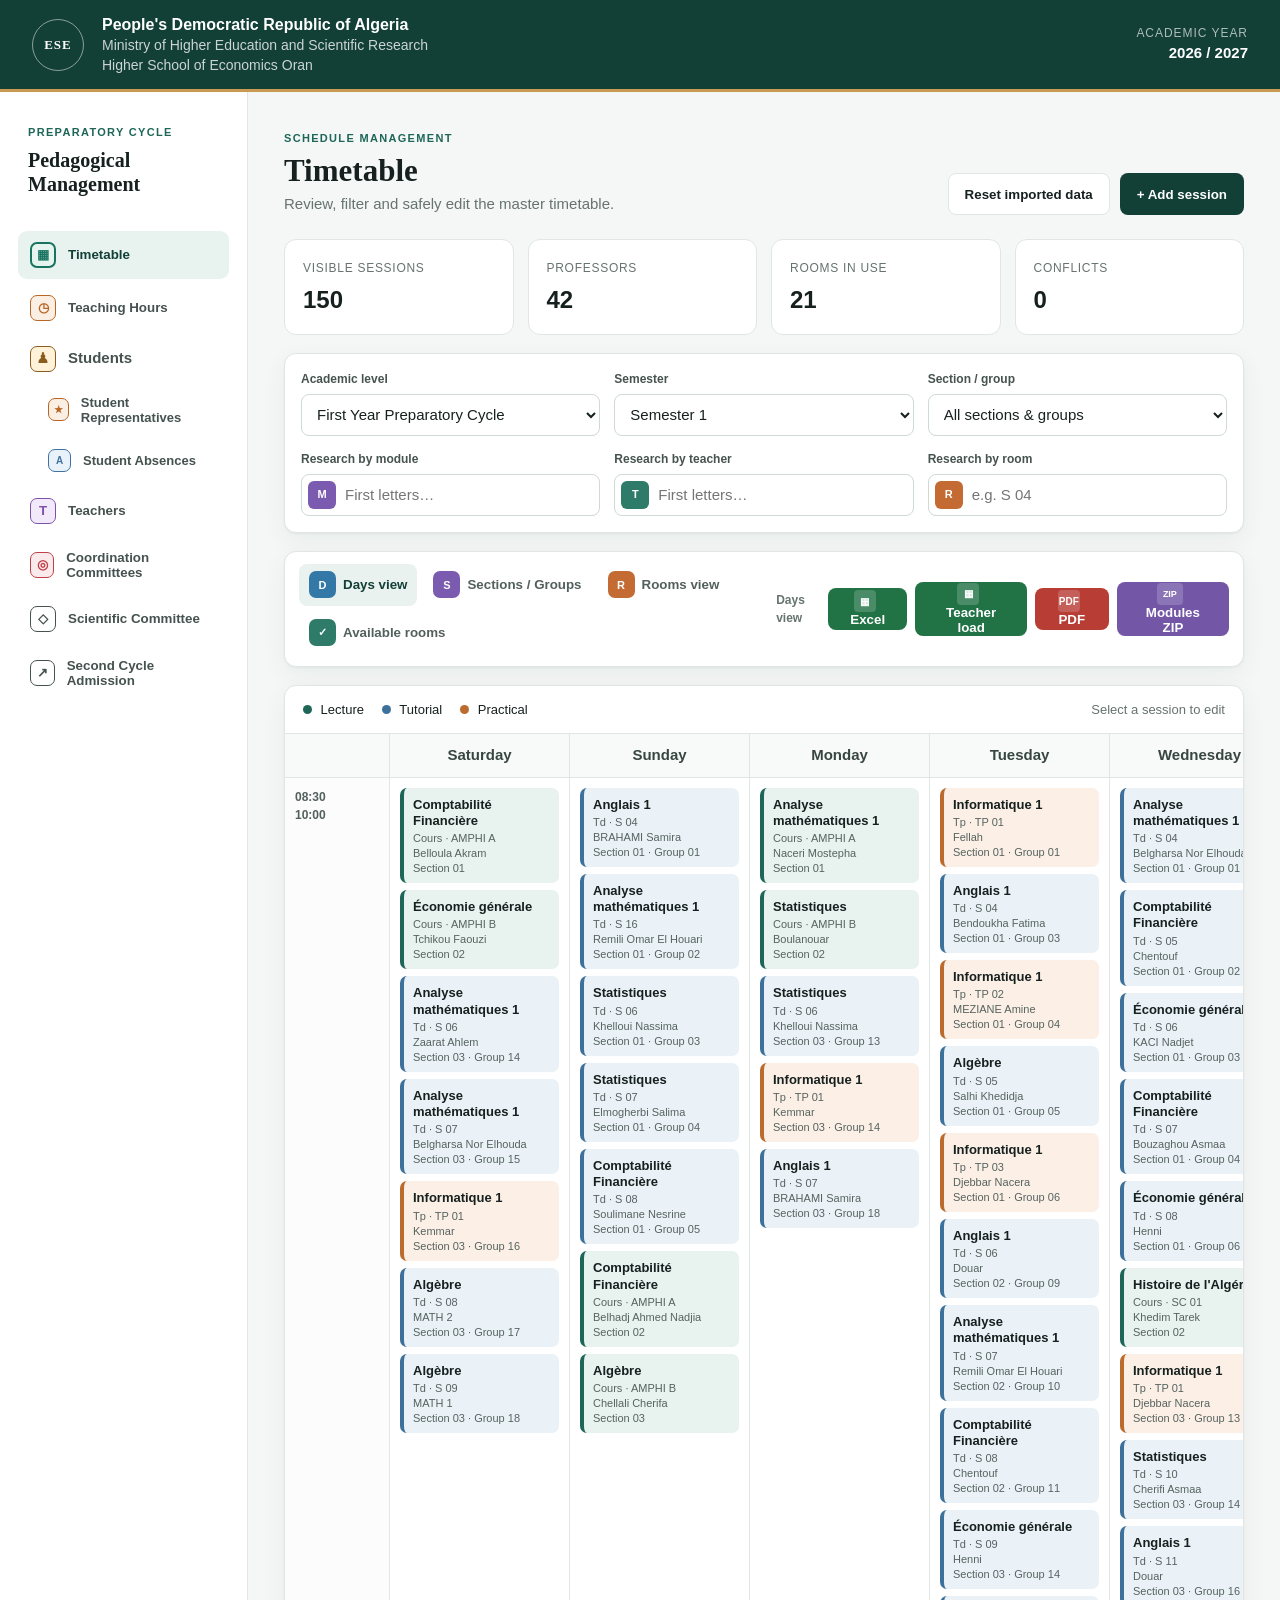
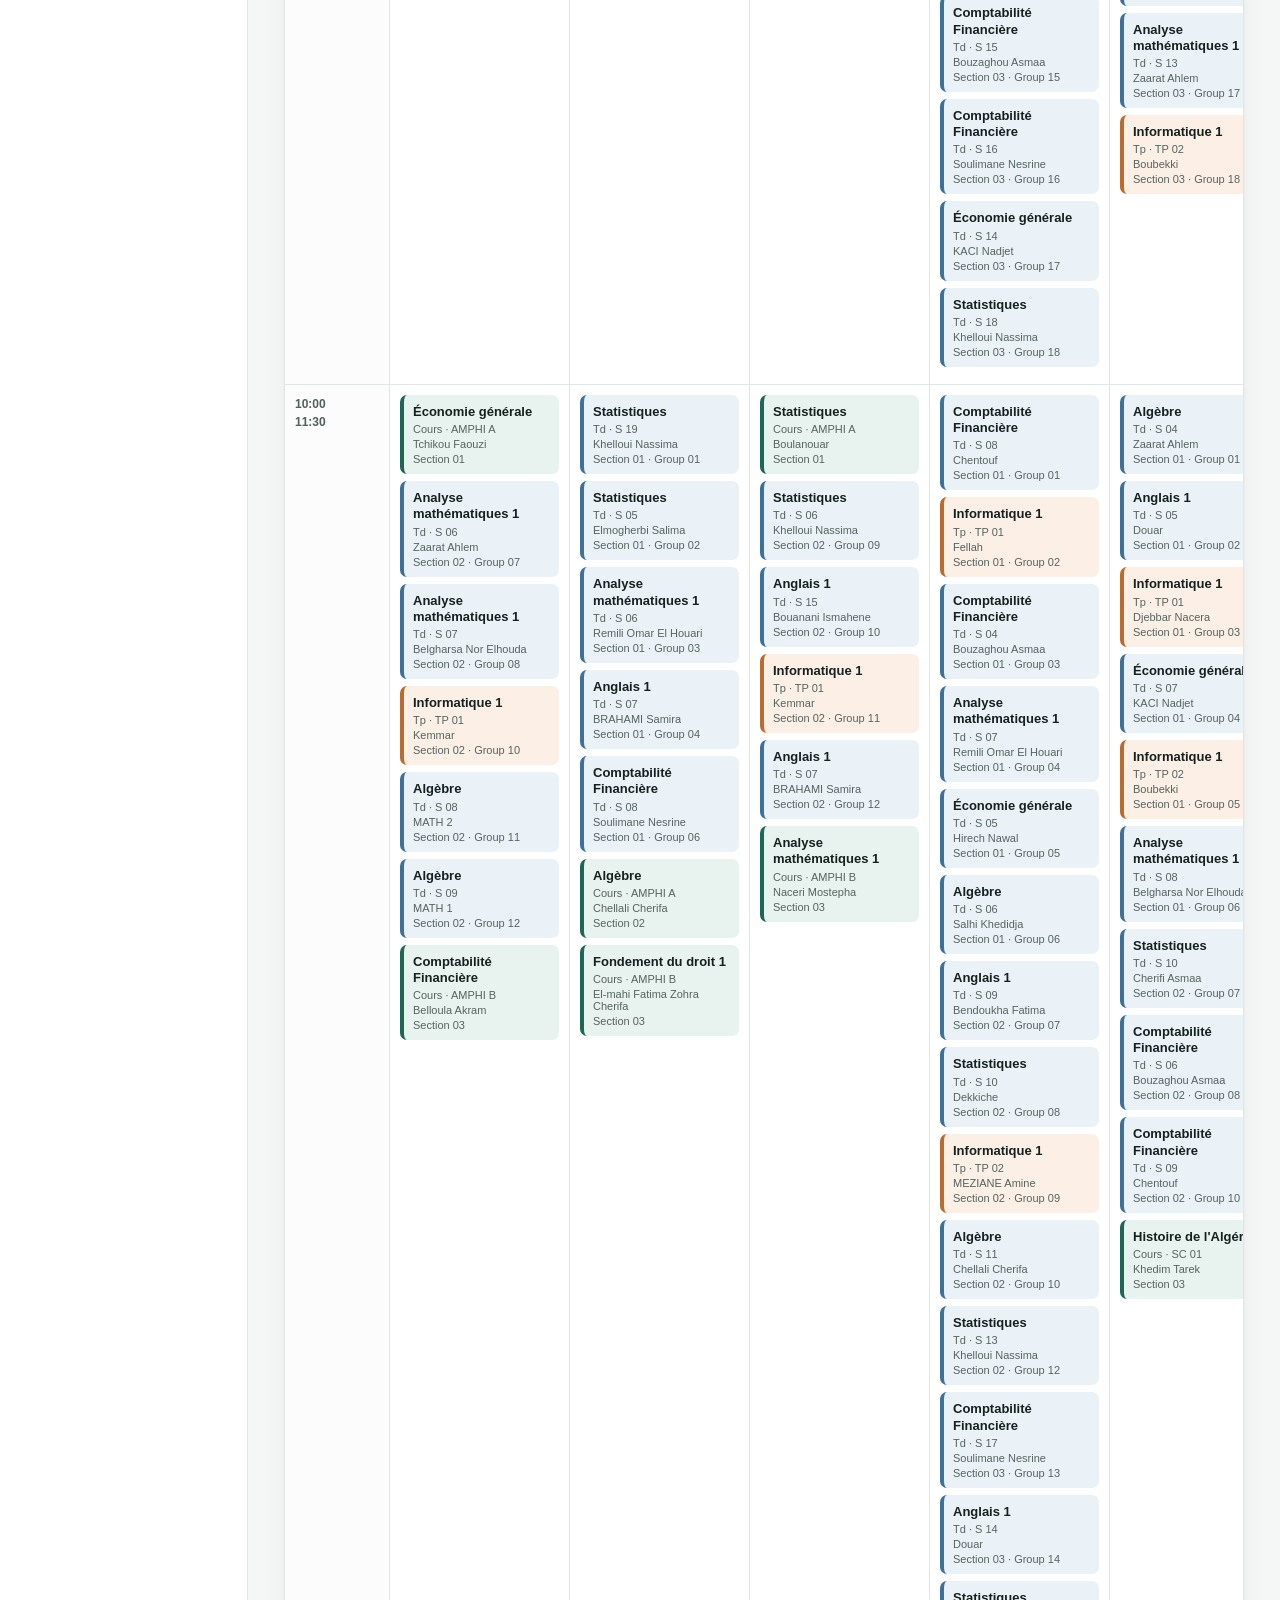
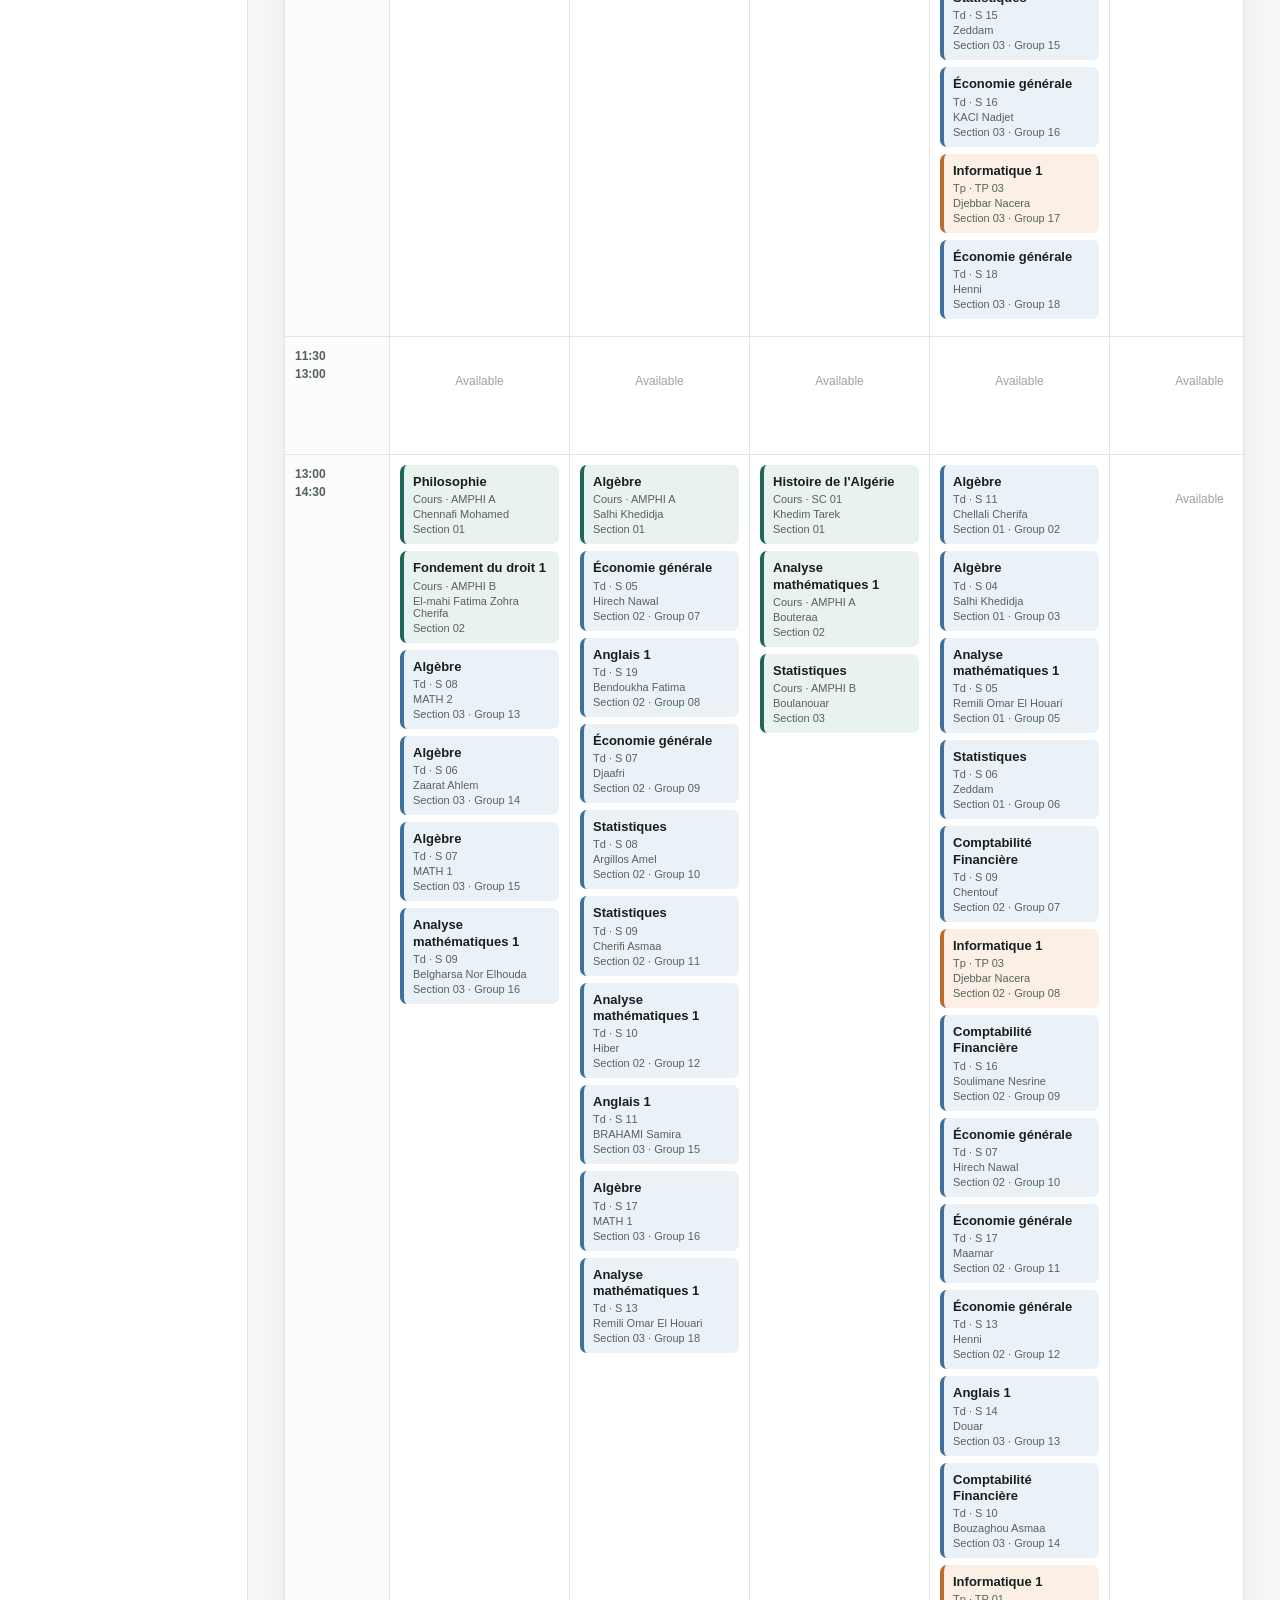
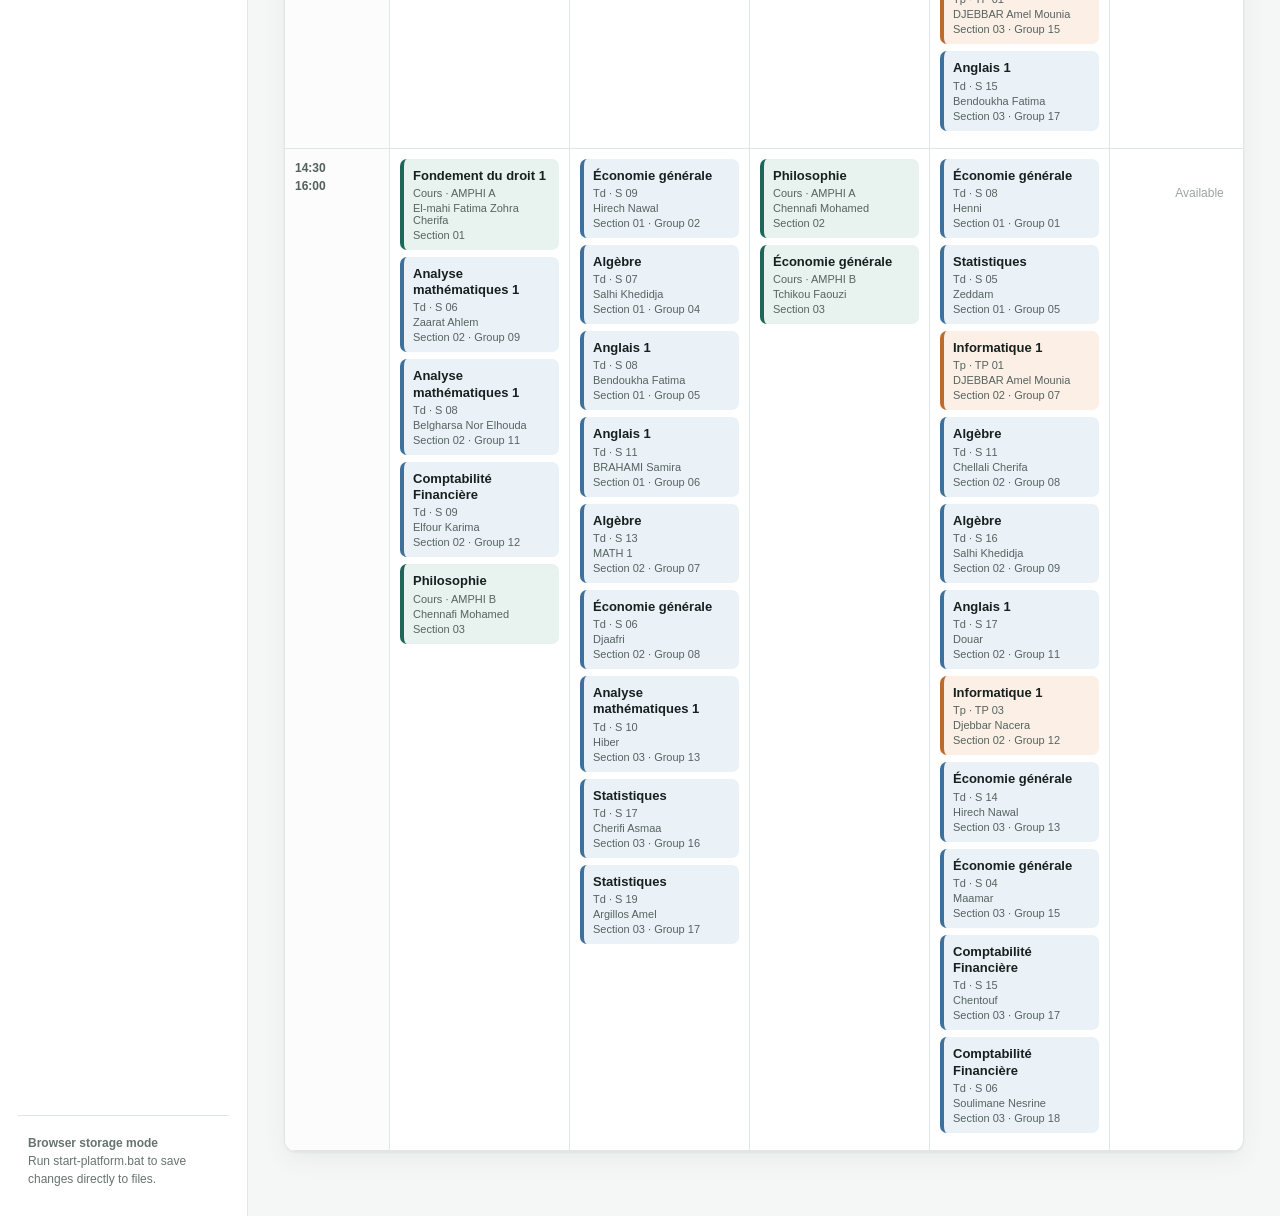
==== commit 01a67991: "supprimer icone stage" ====
--- a/app/index.html
+++ b/app/index.html
@@ -36,7 +36,6 @@
         <button class="nav-item" data-view="teachers"><span class="nav-icon">T</span><span>Teachers</span></button>
         <button class="nav-item" data-view="coordination"><span class="nav-icon">◎</span><span>Coordination Committees</span></button>
         <button class="nav-item" data-view="scientific"><span class="nav-icon">◇</span><span>Scientific Committee</span></button>
-        <button class="nav-item" data-view="stage"><span class="nav-icon stage-icon">▣</span><span>Stage</span></button>
         <button class="nav-item" data-view="competition"><span class="nav-icon">↗</span><span>Second Cycle Admission</span></button>
       </nav>
       <div class="sidebar-note" id="storageStatus"><b>Checking storage…</b><span>Connecting to persistent storage.</span></div>
@@ -91,10 +90,6 @@
       <section id="teachersView" class="view records-view"></section>
       <section id="coordinationView" class="view records-view"></section>
       <section id="scientificView" class="view records-view"></section>
-      <section id="stageView" class="view">
-        <div class="page-heading"><div><span class="eyebrow">Professional experience</span><h2>Stage</h2><p>Manage student stage records and supporting documents.</p></div></div>
-        <div class="panel empty-panel">No stage records have been added yet.</div>
-      </section>
       <section id="competitionView" class="view"></section>
     </main>
   </div>
--- a/app/styles.css
+++ b/app/styles.css
@@ -20,7 +20,6 @@
 .hours-filters{grid-template-columns:repeat(4,minmax(0,1fr))}
 .record-meta{display:flex;flex-wrap:wrap;gap:6px;margin:6px 0 8px}
 .record-meta span{display:inline-flex;padding:3px 8px;border-radius:99px;background:#eef4f2;color:#31564d;font-size:11px;font-weight:700}
-.stage-icon{color:#7b5a24;background:#fff3d9}
 @media(max-width:1050px){.hours-filters{grid-template-columns:repeat(2,minmax(0,1fr))}}
 @media(max-width:650px){.hours-filters{grid-template-columns:1fr}}
 /* Student and teacher management */
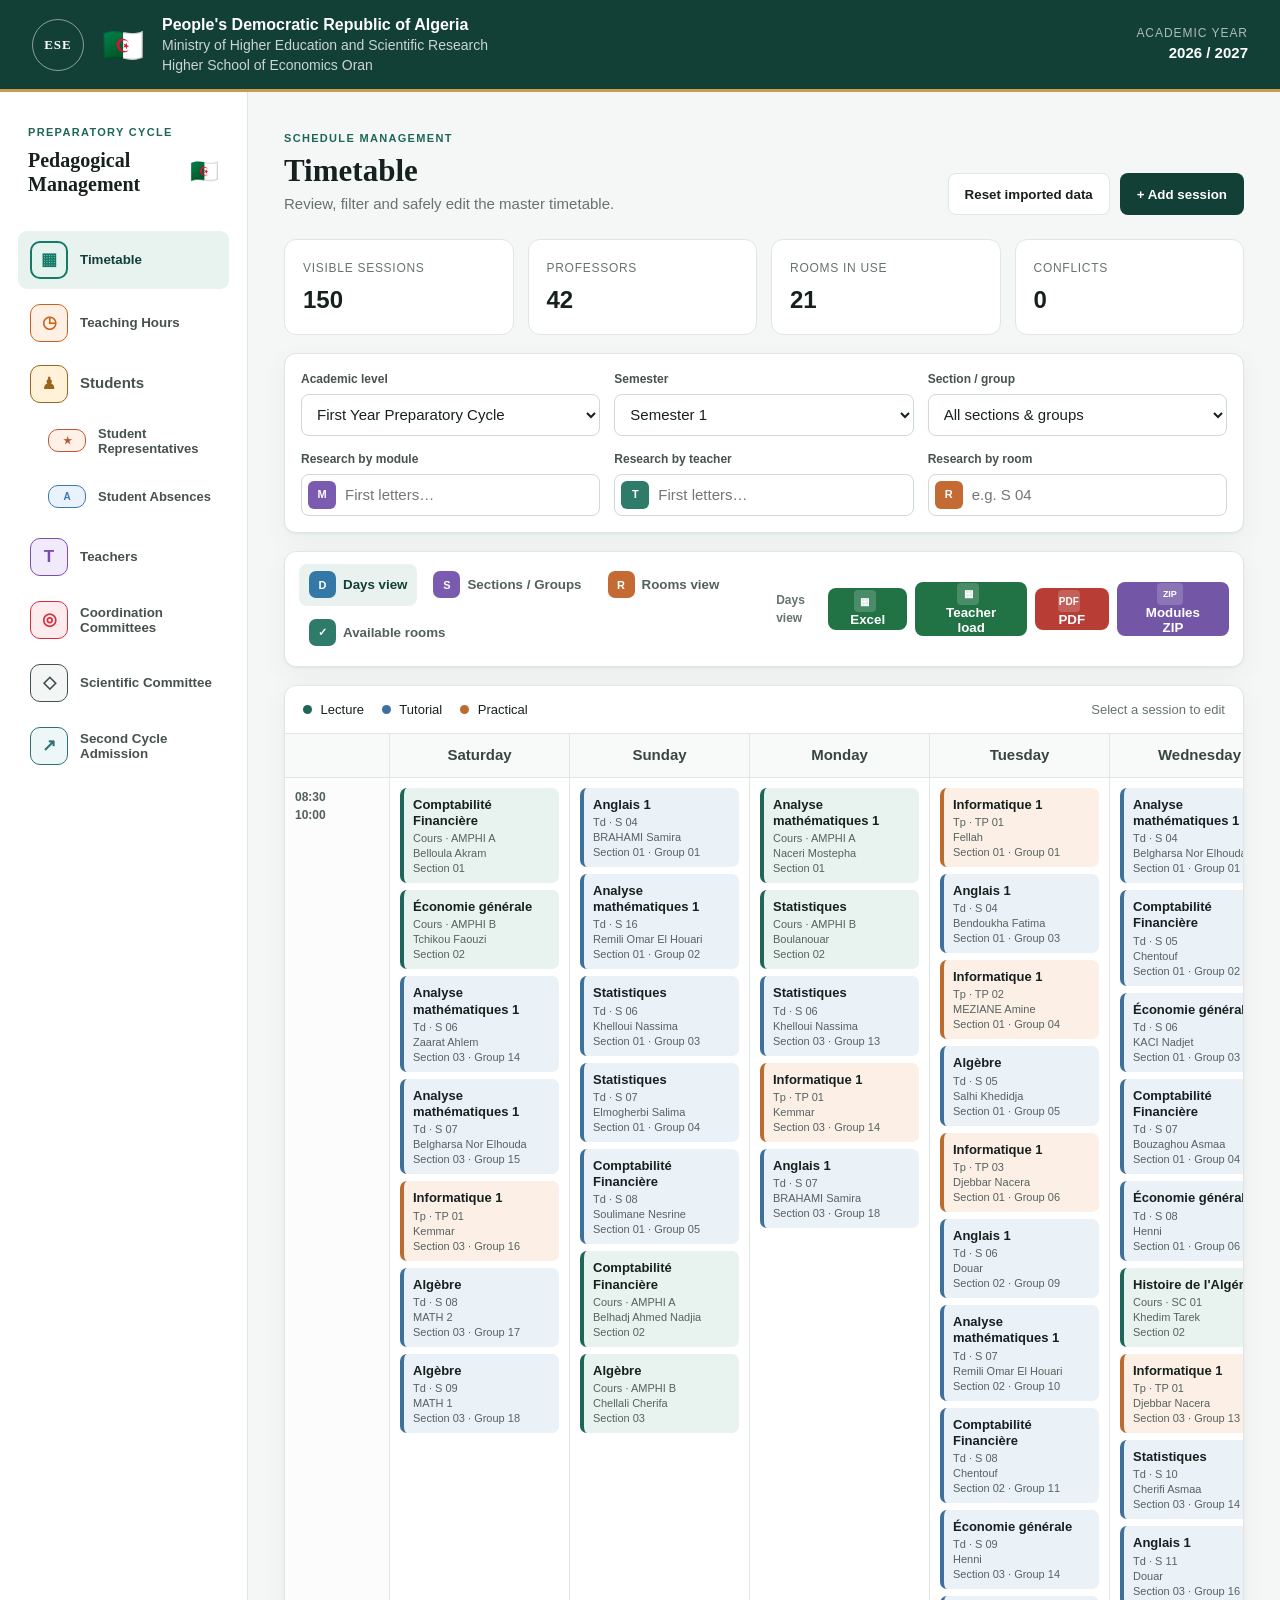
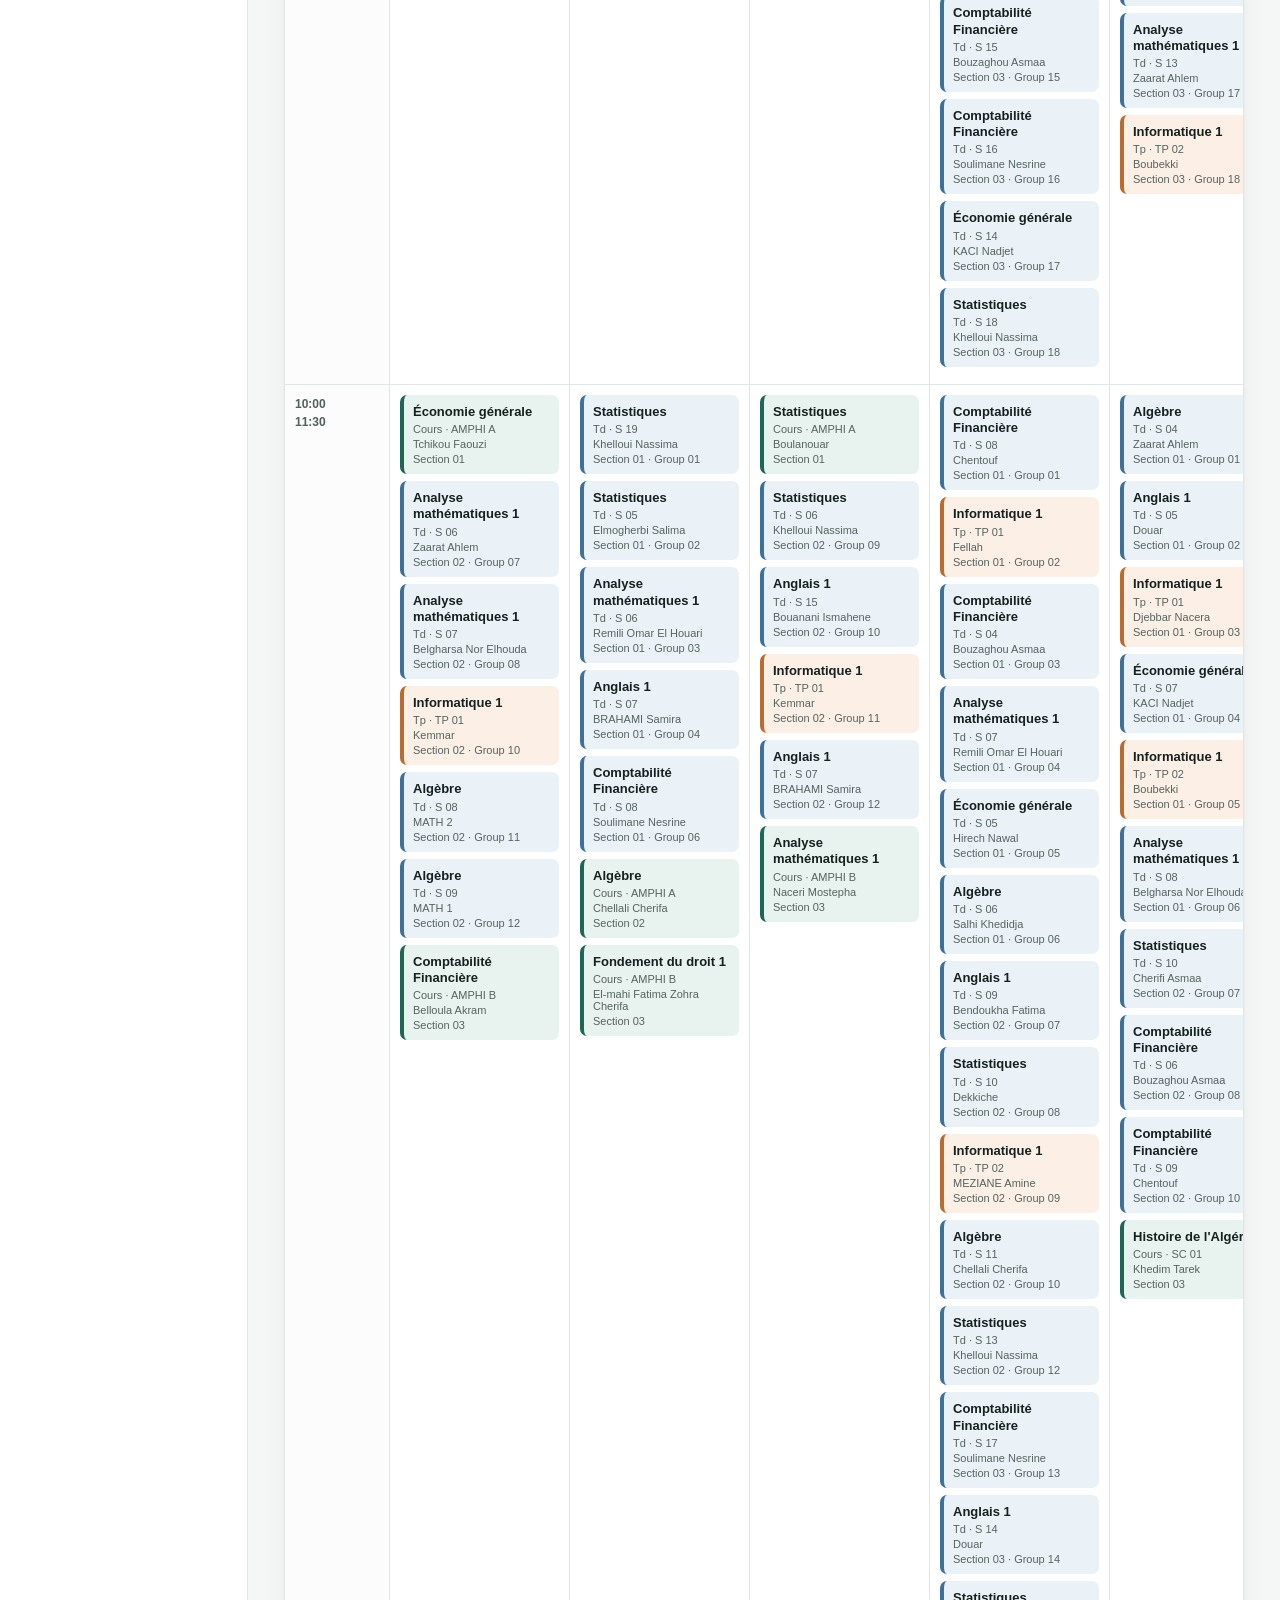
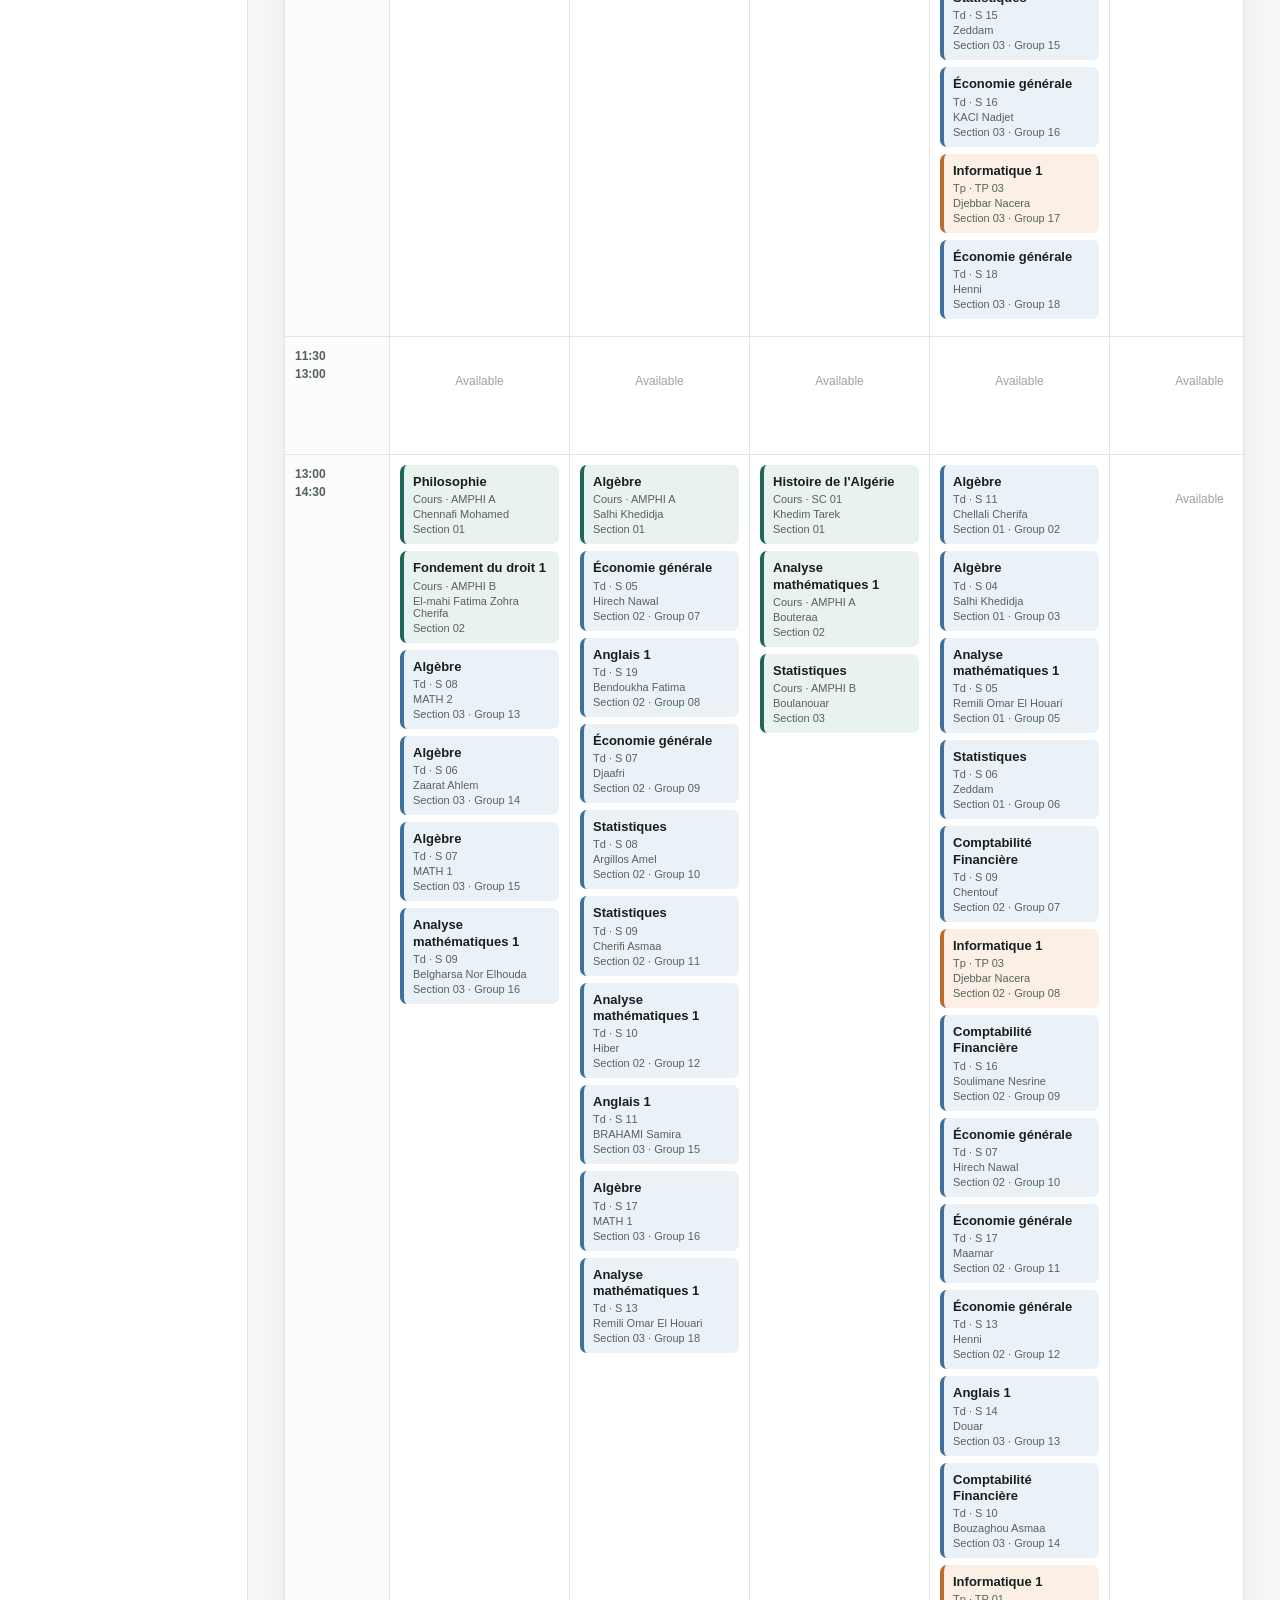
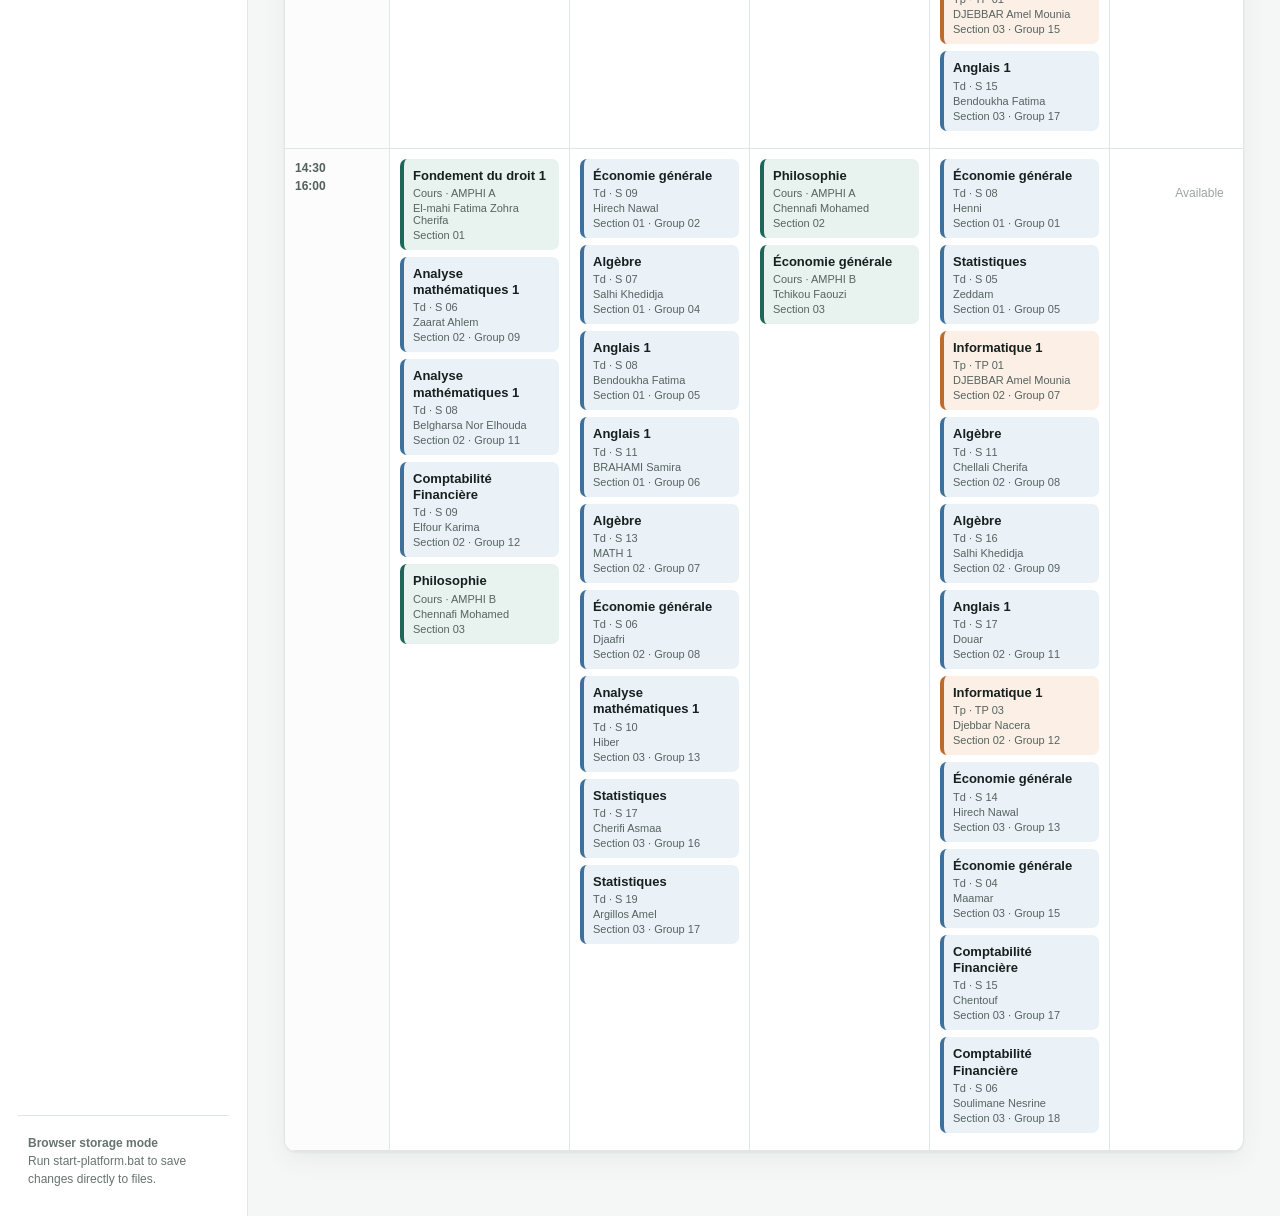
==== commit ef6c22f9: "ajouté drapeau de l’algérie" ====
--- a/app/index.html
+++ b/app/index.html
@@ -11,6 +11,7 @@
   <header class="institution-header">
     <button class="mobile-menu" id="mobileMenu" aria-label="Open navigation">Menu</button>
     <div class="crest" aria-hidden="true">ESE</div>
+    <span class="national-flag" role="img" aria-label="Algeria">🇩🇿</span>
     <div class="institution-copy">
       <strong>People's Democratic Republic of Algeria</strong>
       <span>Ministry of Higher Education and Scientific Research</span>
@@ -23,7 +24,7 @@
     <aside class="sidebar" id="sidebar">
       <div class="brand-block">
         <span class="brand-kicker">Preparatory cycle</span>
-        <h1>Pedagogical Management</h1>
+        <div class="brand-title"><h1>Pedagogical Management</h1><span class="brand-flag" role="img" aria-label="Algeria">🇩🇿</span></div>
       </div>
       <nav aria-label="Main navigation">
         <button class="nav-item active" data-view="timetable"><span class="nav-icon">▦</span><span>Timetable</span></button>
--- a/app/styles.css
+++ b/app/styles.css
@@ -26,3 +26,19 @@
 .sidebar{overflow-y:auto}.nav-group{display:flex;flex-direction:column;gap:4px}.nav-group-label{min-height:44px;padding:8px 12px;display:flex;gap:12px;align-items:center;color:#45524f;font-weight:700}.student-main-icon{color:#8a5b1f;background:#fff2d9}.sub-nav-item{margin-left:18px;width:calc(100% - 18px);min-height:43px;font-size:13px}.sub-nav-item .nav-icon{width:23px;height:23px;font-size:10px}.management-grid{display:grid;grid-template-columns:390px minmax(0,1fr);gap:18px}.data-list{padding:20px;overflow:auto}.data-list h3{font:700 20px Georgia,serif;margin:0 0 15px}.data-card{display:grid;grid-template-columns:minmax(0,1fr) auto;gap:14px;padding:15px 0;border-bottom:1px solid var(--border)}.data-card:first-of-type{padding-top:0}.data-card:last-child{border-bottom:0}.data-card h4{margin:0 0 4px}.data-card p{margin:2px 0;color:var(--muted);font-size:13px}.data-card-actions{display:flex;gap:7px;align-items:flex-start}.data-card-actions .button{min-height:34px;padding:0 10px;font-size:12px}.form-row{display:grid;grid-template-columns:1fr 1fr;gap:12px}.form-help{margin:-5px 0 0;color:var(--muted);font-size:12px}.record-count{font-size:12px;color:var(--muted);font-weight:400}.reason-other{display:none}.reason-other.visible{display:flex}.teacher-directory-list{max-height:680px;overflow:auto}.danger-text{color:var(--red)!important}
 @media(max-width:1050px){.management-grid{grid-template-columns:1fr}}
 @media(max-width:650px){.form-row{grid-template-columns:1fr}.data-card{grid-template-columns:1fr}.data-card-actions{justify-content:flex-start}}
+
+.brand-title{display:flex;align-items:center;gap:8px}.brand-flag{font-size:23px;line-height:1;filter:saturate(1.1)}.national-flag{display:grid;place-items:center;font-size:34px;line-height:1;filter:saturate(1.1)}
+@media(max-width:650px){.national-flag{display:none}}
+
+/* Distinct framed navigation icons */
+.nav-icon{width:38px;height:38px;flex:0 0 38px;border-width:1px;border-radius:10px;font-size:17px;font-weight:700}
+.nav-item[data-view="timetable"] .nav-icon{color:#147a68;background:#e5f3ef}
+.nav-item[data-view="hours"] .nav-icon{color:#c6631d;background:#fff0e5}
+.student-main-icon{color:#9a641d;background:#fff2d9}
+.nav-item[data-view="studentRepresentatives"] .nav-icon{color:#bd5634;background:#fff0e8}
+.nav-item[data-view="studentAbsences"] .nav-icon{color:#3978b5;background:#eaf2fb}
+.nav-item[data-view="teachers"] .nav-icon{color:#7b4cb2;background:#f1eafa}
+.nav-item[data-view="coordination"] .nav-icon{color:#d52f3b;background:#fdebee}
+.nav-item[data-view="scientific"] .nav-icon{color:#3f5154;background:#f3f6f5}
+.nav-item[data-view="competition"] .nav-icon{color:#2f6f76;background:#edf7f7}
+.sub-nav-item{min-height:52px}
